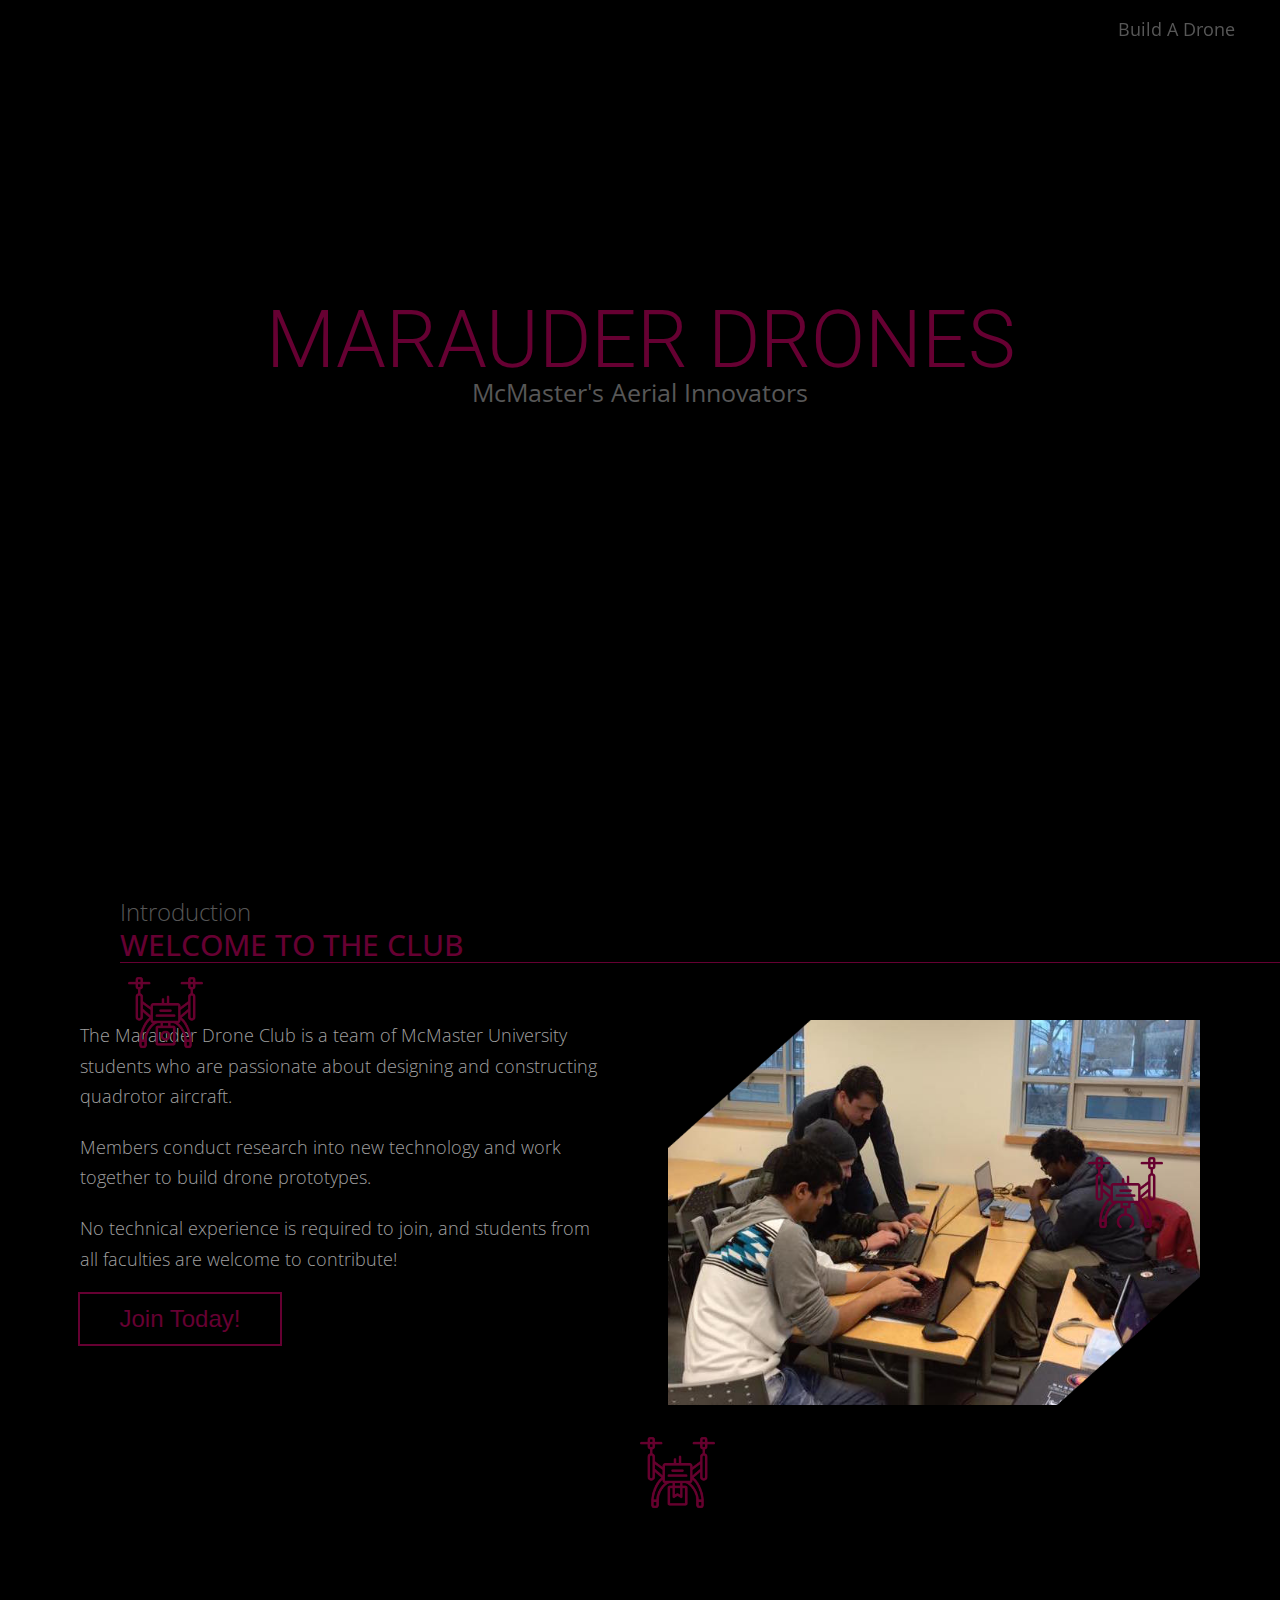
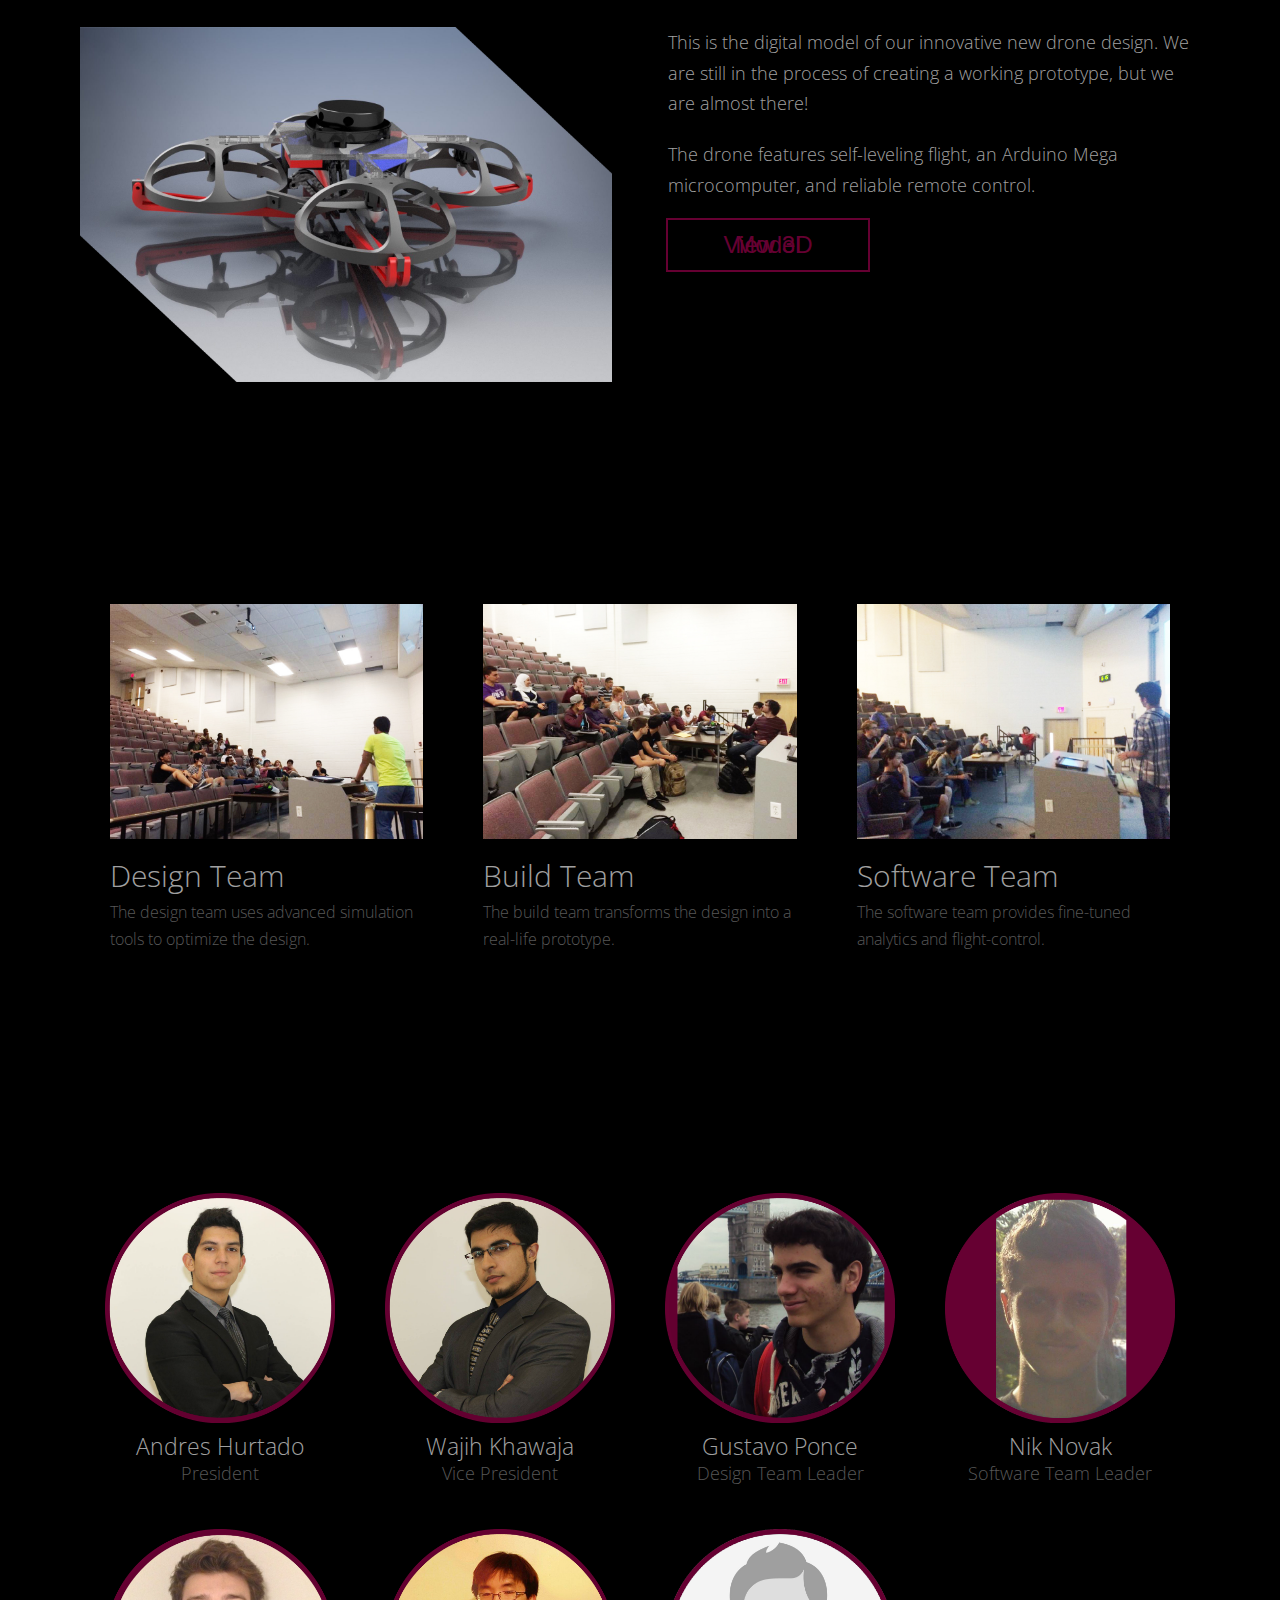
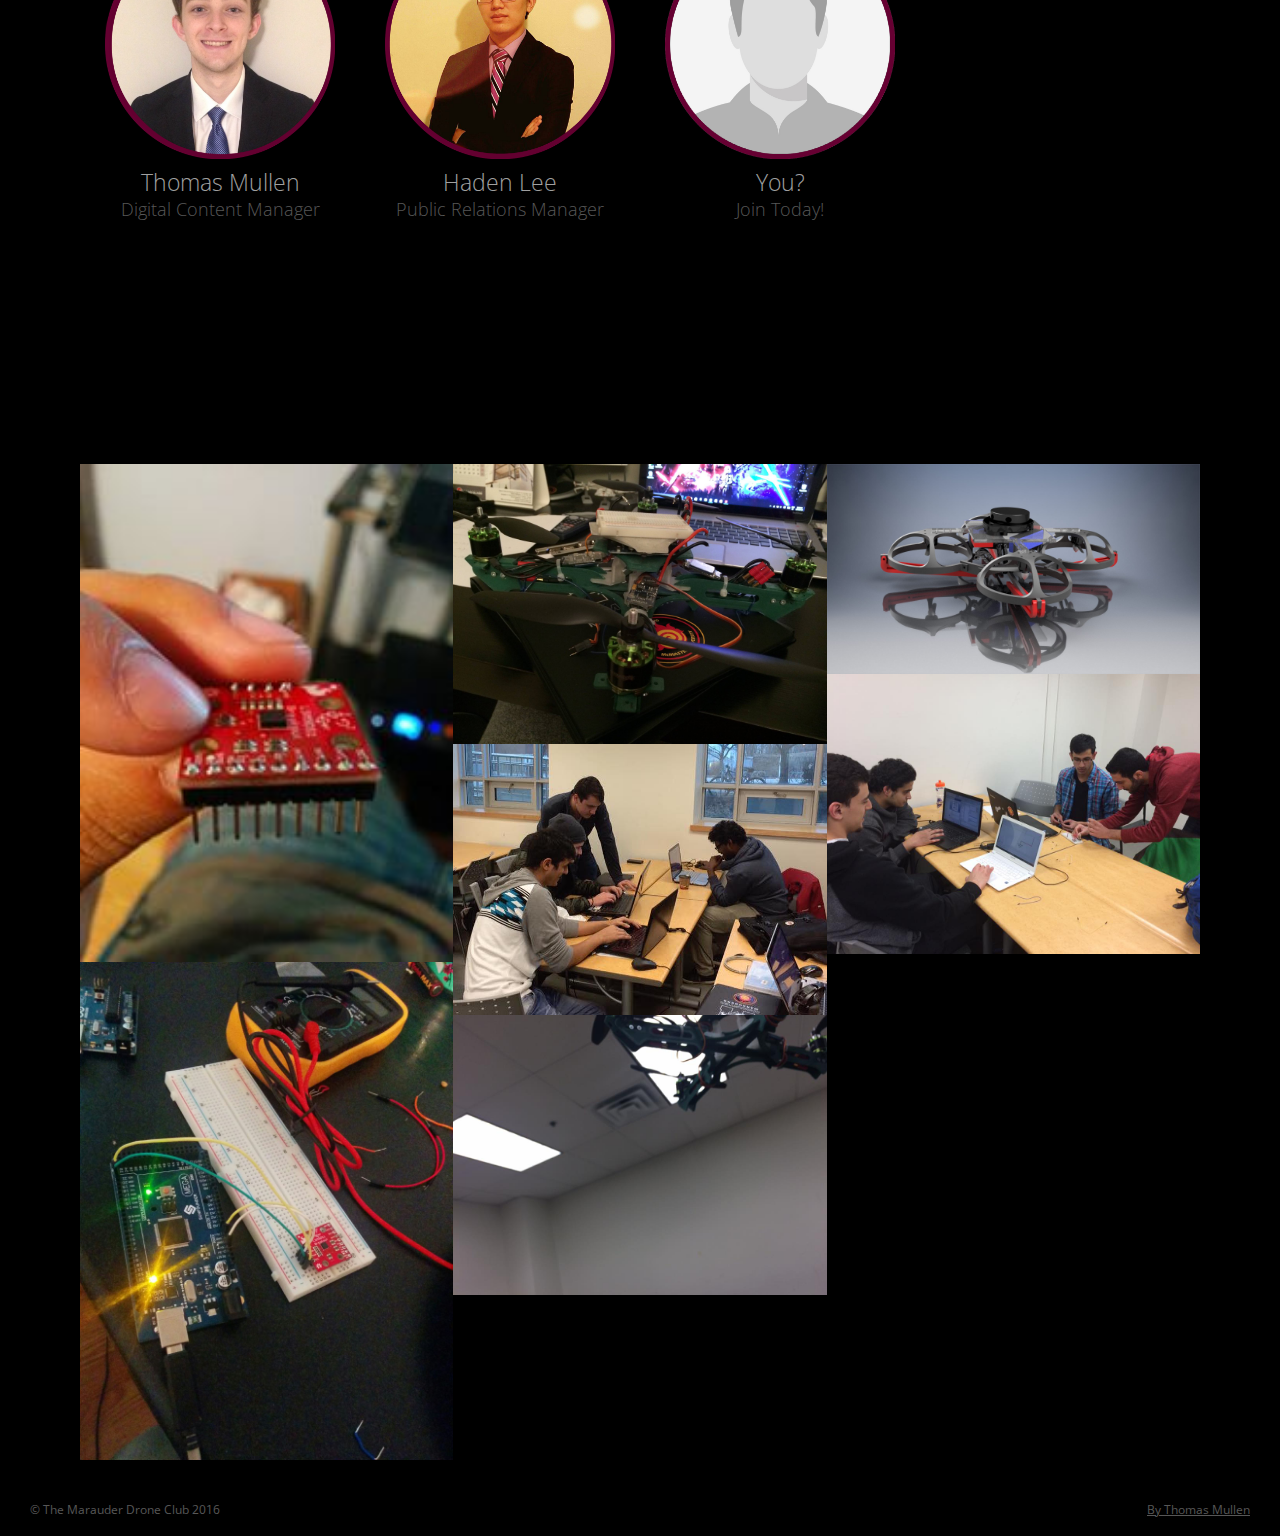
==== index.html @ b97e891e "new site" ====
<!doctype html>
<html lang="en">

<head>
    <title>Marauder Drones</title>
    <link rel="icon" type="image/x-icon" href="./favicon.ico?">

    <meta charset="utf-8">
    <meta http-equiv="X-UA-Compatible" content="IE=edge,chrome=1">
    <meta name='viewport' content="width=device-width, minimum-scale=1, initial-scale=1" />
    <meta name="description" content="The largest and most active club for drone enthusiasts at McMaster university." />
    <meta name="keywords" content="Marauder,Marader,Maruder,McMaster,Drone,Club,Hamilton" />

    <!--OpenGraph-->
    <meta property="og:site_name" content="Marauder Drone Club" />
    <meta property="og:url" content="http://marauderdrones.com/" />
    <meta property="og:title" content="Home" />
    <meta property="og:description" content="The largest and most active club for drone enthusiasts at McMaster university." />
    <meta property="og:image" content="http://marauderdrones.com/images/logo_stretched.jpg" />
    <meta property="og:image:width" content="300" />
    <meta property="og:image:height" content="300" />

    <!-- Fonts -->
    <link href="https://fonts.googleapis.com/css?family=Roboto" rel="stylesheet">
    <link href="https://fonts.googleapis.com/css?family=Open+Sans:300,400,500" rel="stylesheet">

    <link rel="stylesheet" href="css/animate.css" />
    
    <!-- Custom styles -->
    <link rel="stylesheet" href="css/reset.css" />
    <link rel="stylesheet" href="css/style.css" />
</head>

<body>
    <ul class="navbar">
        <li class="nav cta">
            Build A Drone
        </li>
    </ul>
    <div class="intro">
        <div class="drones">
            <a href="#gallery" class="drone-wrapper a">
                <img src="img/drone0.png" />
            </a>
            <a href="#" class="cta drone-wrapper b">
                <img src="img/drone1.png" />
            </a>
            <a href="#" class="open3d drone-wrapper c">
                <img src="img/drone2.png" />
            </a>
        </div>

        <div class="header">
            <h1 style="text-transform:uppercase">Marauder Drones</h1>
            <h2>McMaster's Aerial Innovators</h2>
        </div>

        <div id="scrollPrompt">
            <span>Scroll Down</span>
        </div>
    </div>
    <div class="about section">
        <div class="header left wow slideInRight" data-wow-duration="2.3s">
            <h3 class="pre">Introduction</h3>
            <h3 class="post">WELCOME TO THE CLUB</h3>
        </div>
        <div class="row md">
            <div class="col">
                <p>The Marauder Drone Club is a team of McMaster University students who are passionate about designing and constructing quadrotor aircraft.</p>
                <p>Members conduct research into new technology and work together to build drone prototypes.</p>
                <p>No technical experience is required to join, and students from all faculties are welcome to contribute!</p>
                <button class="cta">Join Today!</button>
            </div>
            <div class="col">
                <img src="img/working1.png">
            </div>
        </div>
    </div>
    <div class="prototype section">
        <div class="header right wow slideInLeft" data-wow-duration="2.3s">
            <h3 class="pre">The Prototype</h3>
            <h3 class="post">OUR QUADCOPTER</h3>
        </div>
        <div class="row md">
            <div class="col">
                <img src="img/model.png">
            </div>
            <div class="col">
                <p>This is the digital model of our innovative new drone design. We are still in the process of creating a working prototype, but we are almost there!</p>
                <p>The drone features self-leveling flight, an Arduino Mega microcomputer, and reliable remote control.</p>
                <button class="open3d">View 3D Model</button>
            </div>
        </div>
    </div>
    <div class="team section">
        <div class="header left wow slideInRight" data-wow-duration="2.3s">
            <h3 class="pre">The Teams</h3>
            <h3 class="post">DIVIDE AND CONQUER</h3>
        </div>
        <div class="row md">
            <div class="col col-3">
                <img src="img/teams/design.jpg">
                <h3>Design Team</h3>
                <p>The design team uses advanced simulation tools to optimize the design.</p>
            </div>
            <div class="col col-3">
                <img src="img/teams/build.jpg">
                <h3>Build Team</h3>
                <p>The build team transforms the design into a real-life prototype.</p>
            </div>
            <div class="col col-3">
                <img src="img/teams/software.jpg">
                <h3>Software Team</h3>
                <p>The software team provides fine-tuned analytics and flight-control.</p>
            </div>
        </div>
    </div>
        
    <div class="exec section">
        <div class="header right wow slideInLeft" data-wow-duration="2.3s">
            <h3 class="pre">The Executives</h3>
            <h3 class="post">MEET OUR LEADS</h3>
        </div>
        <div class="row sm">
            <div class="col">
                <img src="img/profiles/andres.png">
                <h3>Andres Hurtado</h3>
                <p>President</p>
            </div>
            <div class="col">
                <img src="img/profiles/wajih.png">
                <h3>Wajih Khawaja</h3>
                <p>Vice President</p>
            </div>
            <div class="col">
                <img src="img/profiles/gustavo.png">
                <h3>Gustavo Ponce</h3>
                <p>Design Team Leader</p>
            </div>
            <div class="col">
                <img src="img/profiles/nik.png">
                <h3>Nik Novak</h3>
                <p>Software Team Leader</p>
            </div>
        </div>
        <div class="row sm">
            <div class="col">
                <img src="img/profiles/thomas.png">
                <h3>Thomas Mullen</h3>
                <p>Digital Content Manager</p>
            </div>
            <div class="col">
                <img src="img/profiles/haden.png">
                <h3>Haden Lee</h3>
                <p>Public Relations Manager</p>
            </div>
            <div class="cta col">
                <img src="img/profiles/placeholder.png">
                <h3>You?</h3>
                <p>Join Today!</p>
            </div>
            <div class="col"></div>
        </div>

    </div>
    <div class="gallery section">
        <div id="gallery" class="anchor"></div>
        <div class="header left wow slideInRight" data-wow-duration="2.3s">
            <h3 class="pre">The Gallery</h3>
            <h3 class="post">OUR PROUDEST MOMENTS</h3>
        </div>
        <div class="gallery">
            <img src="img/gallery/g1.jpg">
            <img src="img/gallery/g2.jpg">
            <img src="img/gallery/g3.jpg">
            <img src="img/gallery/working1.jpg">
            <img src="img/gallery/g4.jpg">
            <img src="img/gallery/g5.jpg">
            <img src="img/gallery/working2.jpg">

        
        </div>
    </div>
    <div class="footer">
        <span class="copyright">&copy; The Marauder Drone Club 2016</span>
        <span class="creator"><a href="https://rationalcoding.me">By Thomas Mullen</a></span>
    </div>


    <div id="ctamodal" class="modal">
        <button class="close">&#215;</button>
        <div class="modal-content">
        <h3>Join The Club</h3>
        <p>Fill out this quick form and you'll be flying with the best of them!</p>
        
        <form method="post" action="http://formspree.io/themarauderdrones@gmail.com">
            <input type="hidden" name="_subject" value="New Application to Drone Club!" />
            <input type="hidden" name="_next" value="thanks.html" />
            <label for="first">First Name</label>
            <input required type="text" id="first" placeholder="First Name" name="first" />
            <label for="last">Last Name</label>
            <input required type="text" id="last" name="last" placeholder="Last Name" />
            <label for="email">Email</label>
            <input required type="email" id="email" name="_replyto" placeholder="Email" />
            <fieldset>
                <legend>Preferred Teams</legend>
                <label class="checkbox">
                    <input type="checkbox" name="team" value="design">
                    <div>Design</div>
                </label>
                <label class="checkbox">
                    <input type="checkbox" name="team" value="build">
                    <div>Build</div>
                </label>
                <label class="checkbox">
                    <input type="checkbox" name="team" value="software">
                    <div>Software</div>
                </label>
            </fieldset>

            <label for="bio">Past Experience <i>- Optional</i></label>
            <textarea id="bio" name="user_bio" placeholder="Past experience."></textarea>
            <input type="submit" value="Sign Up" />
        </form>
        </div>
    </div>
    <div id="threemodal" class="modal">
        <button class="close">&#215;</button>
        <div class="modal-content">
        <h3>3D Model</h3>
        <p>Explore a 3D modal of our prototype.</p>
        
        <div class="sketchfab-embed-wrapper">
            <iframe width="640" height="480" src="https://sketchfab.com/models/41e1ea89a3414f94910264f0e3c868d1/embed" frameborder="0" allowvr allowfullscreen mozallowfullscreen="true" webkitallowfullscreen="true" onmousewheel=""></iframe>
        </div>
        </div>
    </div>
    <div class="modal-overlay"></div>
</body>
<script src="js/wow.min.js"></script>
<script src="https://cdn.polyfill.io/v2/polyfill.min.js"></script>
<script src="js/shortDOM.js"></script>
<script src="js/main.js"></script>

</html>
---- css/style.css ----
/* Generated by less 2.5.1 */
/* General Styles */
/* Custom scrollbars */
::-webkit-scrollbar {
  background-color: #000;
  width: 6px;
  height: 6px;
}
::-webkit-scrollbar-track {
  background-color: #000;
}
::-webkit-scrollbar-track-piece {
  background-color: #000;
}
::-webkit-scrollbar-thumb {
  background-color: #575757;
}
::-webkit-scrollbar-corner {
  background-color: #000;
}
/* Media queries */
/* Extra Small Devices, Phones */
/* Small Devices, Tablets */
/* Medium Devices, Desktops */
/* Large Devices, Wide Screens */
html,
body {
  background: #000;
  font-family: 'Open Sans', sans-serif;
  width: 100%;
  overflow-x: hidden;
}
h1 {
  font-family: 'Roboto', sans-serif;
  font-size: 58px;
  font-weight: 300;
  color: #660032;
}
@media only screen and (min-width : 768px) {
  h1 {
    font-size: 80px;
  }
}
h2 {
  font-weight: 400;
  font-size: 25px;
  color: #575757;
}
h3 {
  font-weight: 300;
  font-size: 30px;
  color: #a0a0a0;
}
h3.pre {
  color: #575757;
  margin-bottom: 6px;
  font-size: 24px;
}
h3.post {
  padding-bottom: 2px;
  color: #660032;
  border-bottom: solid #660032 1px;
  font-weight: 500;
}
p {
  font-weight: 300;
}
.anchor {
  position: absolute;
  top: -100px;
  pointer-events: none;
}
button,
input[type="submit"] {
  background: #000;
  color: #660032;
  height: 30px;
  font-size: 18px;
  line-height: 0;
  padding: 20px;
  outline: solid 2px #660032;
  cursor: pointer;
  transition: all .3s;
}
button:hover,
input[type="submit"]:hover {
  color: #a0a0a0;
  background: #660032;
}
button:active,
input[type="submit"]:active,
button:focus,
input[type="submit"]:focus {
  outline: solid 2px #660032;
}
label.checkbox {
  background: #000;
  color: #660032;
  height: 40px;
  font-size: 18px;
  line-height: 40px;
  display: inline-block;
  width: 110px;
  text-align: center;
  cursor: pointer;
}
label.checkbox:hover {
  color: #a0a0a0;
  background: #660032;
}
label.checkbox div {
  width: 100%;
  height: 100%;
  outline: solid 2px #660032;
  transition: all .2s;
}
label.checkbox input[type="checkbox"]:checked ~ div {
  color: #660032;
  background: #a0a0a0;
  outline: solid 2px #660032;
}
label.checkbox input[type="checkbox"] {
  display: none;
}
input[type='text'],
input[type='email'],
textarea {
  background: #000;
  border: 2px solid #660032;
  color: #a0a0a0;
  font-size: 16px;
  padding: 10px;
  transition: all .2s;
  display: block;
  margin-bottom: 20px;
}
input[type='text']:focus,
input[type='email']:focus,
textarea:focus {
  border: 2px solid #575757;
}
input[type='text']::-webkit-input-placeholder,
input[type='email']::-webkit-input-placeholder,
textarea::-webkit-input-placeholder {
  color: #575757;
}
input[type='text']:-moz-placeholder,
input[type='email']:-moz-placeholder,
textarea:-moz-placeholder {
  color: #575757;
}
input[type='text']::-moz-placeholder,
input[type='email']::-moz-placeholder,
textarea::-moz-placeholder {
  color: #575757;
}
input[type='text']:-ms-input-placeholder,
input[type='email']:-ms-input-placeholder,
textarea:-ms-input-placeholder {
  /* Internet Explorer 10-11 */
  color: #575757;
}
fieldset {
  margin-bottom: 25px;
}
label,
legend {
  color: #a0a0a0;
  font-size: 16px;
  display: block;
  margin-bottom: 8px;
}
label i,
legend i {
  color: #575757;
}
p,
a {
  color: #a0a0a0;
  font-size: 18px;
  line-height: 1.7em;
  margin-bottom: 20px;
}
.section {
  padding: 30px;
  padding-top: 120px;
  position: relative;
  margin-bottom: 50px;
}
@media only screen and (min-width : 768px) {
  .section {
    padding-left: 80px;
    padding-right: 80px;
  }
}
.section .header {
  position: absolute;
  top: 0;
}
.section .header.left {
  text-align: left;
  left: 30px;
  right: 0;
}
@media only screen and (min-width : 768px) {
  .section .header.left {
    left: 120px;
  }
}
.section .header.right {
  text-align: right;
  right: 30px;
  left: 0;
}
@media only screen and (min-width : 768px) {
  .section .header.right {
    right: 120px;
  }
}
.row {
  width: 100%;
  position: relative;
}
@media only screen and (min-width : 768px) {
  .row {
    display: flex;
  }
}
.col {
  width: 100%;
  margin-bottom: 20px;
}
/* Navbar */
.navbar {
  position: fixed;
  left: 0;
  top: 0;
  width: 100%;
  height: 150px;
  z-index: 1000;
  background: #18181a;
  background: -webkit-linear-gradient(#000000, transparent);
  background: linear-gradient(#000000, transparent);
  pointer-events: none;
}
.navbar .nav {
  color: #575757;
  display: inline-block;
  float: right;
  font-size: 18px;
  margin: 20px 45px;
  cursor: pointer;
  transition: color .2s linear;
  pointer-events: all;
}
.navbar .nav:hover {
  color: #a0a0a0;
}
/* Intro section */
.intro {
  text-align: center;
  width: 100%;
  padding-top: 200px;
  position: relative;
  height: 400px;
}
@media only screen and (min-width : 768px) {
  .intro {
    height: 600px;
  }
}
@media only screen and (min-width : 768px) {
  .intro {
    padding-top: 300px;
  }
}
.intro .header {
  width: 100%;
  z-index: 1;
  position: relative;
  pointer-events: none;
  opacity: 0;
  transition: opacity 3s;
}
.intro #scrollPrompt {
  position: fixed;
  bottom: 20px;
  color: #575757;
  left: 0;
  right: 0;
  z-index: 99;
  background: black;
  opacity: 0;
  transition: opacity 1s;
}
.intro .drones {
  position: absolute;
  left: 0;
  top: 0;
  right: 0;
  bottom: 0;
  width: 100%;
  height: 100%;
  z-index: 1;
}
.intro .drones .drone-wrapper {
  width: 75px;
  height: 75px;
  position: absolute;
  bottom: -50%;
  animation-name: movea;
  animation-iteration-count: 1;
  animation-timing-function: ease-out;
  animation-play-state: running;
  animation-fill-mode: forwards;
  cursor: pointer;
}
.intro .drones .drone-wrapper img {
  width: 100%;
  height: 100%;
  position: relative;
  animation-name: float;
  animation-iteration-count: infinite;
  animation-timing-function: ease-in-out;
  animation-direction: alternate;
  animation-play-state: running;
  pointer-events: none;
  cursor: pointer;
}
.intro .drones .drone-wrapper.a {
  left: 10%;
  transform: translateY(-150px);
  animation-duration: 3s;
  animation-delay: .5s;
}
@media only screen and (min-width : 768px) {
  .intro .drones .drone-wrapper.a {
    transform: translateY(-280px);
  }
}
.intro .drones .drone-wrapper.a img {
  animation-duration: 2.2s;
}
.intro .drones .drone-wrapper.b {
  left: 50%;
  transform: translateY(230px);
  animation-duration: 2.7s;
  animation-delay: 1.2s;
}
@media only screen and (min-width : 480px) {
  .intro .drones .drone-wrapper.b {
    transform: translateY(130px);
  }
}
@media only screen and (min-width : 768px) {
  .intro .drones .drone-wrapper.b {
    transform: translateY(150px);
  }
}
@media only screen and (min-width : 992px) {
  .intro .drones .drone-wrapper.b {
    transform: translateY(180px);
  }
}
@media only screen and (min-width : 1400px) {
  .intro .drones .drone-wrapper.b {
    transform: translateY(230px);
  }
}
.intro .drones .drone-wrapper.b img {
  animation-duration: 1.8s;
}
.intro .drones .drone-wrapper.c {
  left: 85%;
  animation-duration: 2.5s;
  display: none;
}
@media only screen and (min-width : 768px) {
  .intro .drones .drone-wrapper.c {
    transform: translateY(-200px);
    display: inherit;
  }
}
@media only screen and (min-width: 1060px) {
  .intro .drones .drone-wrapper.c {
    transform: translateY(-100px);
  }
}
.intro .drones .drone-wrapper.c img {
  animation-duration: 2s;
}
/* Drone keyframes */
@keyframes float {
  0% {
    transform: translateY(8px) rotate3d(0, 0, 1, 3deg);
  }
  33% {
    transform: translateY(-4px) rotate3d(0, 0, 1, 0deg);
  }
  66% {
    transform: translateY(3px) rotate3d(0, 0, 1, -3deg);
  }
  100% {
    transform: translateY(6px) rotate3d(0, 0, 1, 0deg);
  }
}
@keyframes movea {
  to {
    bottom: 50%;
  }
}
/* About section */
.about.section .cta {
  width: 200px;
  height: 50px;
  font-size: 24px;
}
.about.section .col {
  text-align: center;
}
@media only screen and (min-width : 768px) {
  .about.section .col {
    text-align: left;
  }
}
.about.section .col p {
  width: 95%;
  margin-right: 5%;
  text-align: left;
}
.about.section .col img {
  width: 100%;
}
@media only screen and (min-width : 768px) {
  .about.section .col img {
    width: 95%;
    margin-left: 5%;
  }
}
/* Prototype section */
.prototype.section .col {
  text-align: center;
}
@media only screen and (min-width : 768px) {
  .prototype.section .col {
    text-align: left;
  }
}
.prototype.section .col p {
  width: 95%;
  margin-left: 5%;
  text-align: left;
}
.prototype.section .col button {
  margin-left: 5%;
  width: 200px;
  height: 50px;
  font-size: 24px;
}
.prototype.section .col img {
  width: 100%;
}
@media only screen and (min-width : 768px) {
  .prototype.section .col img {
    width: 95%;
    margin-right: 5%;
  }
}
/* Team section */
.team.section .row .col {
  padding: 0;
  margin-bottom: 20px;
}
@media only screen and (min-width : 768px) {
  .team.section .row .col {
    padding: 0 30px;
  }
}
.team.section .row h3 {
  margin-top: 20px;
  margin-bottom: 8px;
}
.team.section .row p {
  font-size: 16px;
  color: #575757;
}
.team.section .row img {
  width: 100%;
}
/* Exec section */
.exec.section .row .col {
  padding: 0;
  text-align: center;
  display: inline-block;
}
@media only screen and (min-width : 480px) {
  .exec.section .row .col {
    width: 49%;
  }
}
@media only screen and (min-width : 768px) {
  .exec.section .row .col {
    padding: 0 25px;
    width: 100%;
  }
}
.exec.section .row .col img {
  width: 60%;
}
@media only screen and (min-width : 768px) {
  .exec.section .row .col img {
    width: 100%;
  }
}
.exec.section .row .col h3 {
  margin-top: 10px;
  font-size: 23px;
}
.exec.section .row .col p {
  color: #575757;
}
/* Gallery section */
.gallery.section {
  height: auto;
  margin-bottom: 10px;
}
.gallery.section .gallery {
  /* Prevent vertical gaps */
  line-height: 0;
  -webkit-column-gap: 0px;
  -moz-column-gap: 0px;
  -moz-column-count: 1;
  -webkit-column-count: 1;
  column-count: 1;
  column-gap: 0px;
}
.gallery.section .gallery img {
  /* Just in case there are inline attributes */
  width: 100% !important;
  height: auto !important;
  display: inline-block;
}
@media only screen and (min-width : 480px) {
  .gallery.section .gallery {
    -moz-column-count: 2;
    -webkit-column-count: 2;
    column-count: 2;
  }
}
@media only screen and (min-width : 768px) {
  .gallery.section .gallery {
    -moz-column-count: 3;
    -webkit-column-count: 3;
    column-count: 3;
  }
}
/* Footer section */
.footer {
  margin: 0 30px 20px 30px;
}
.footer span,
.footer span a {
  color: #575757 !important;
  font-size: 12px;
}
.footer span.copy,
.footer span a.copy {
  float: left;
}
.footer span.creator,
.footer span a.creator {
  float: right;
}
/* Modal */
.cta {
  cursor: pointer;
}
.modal {
  position: fixed;
  background: #000;
  outline: #660032 3px solid;
  z-index: 9999999;
  display: none;
  opacity: 0;
  transition: all .5s;
  overflow-y: auto;
  top: 0;
  left: 0;
  bottom: 0;
  right: 0;
  width: 100%;
}
.modal button.close {
  width: 30px;
  position: absolute;
  right: 10px;
  top: 10px;
  font-size: 30px;
  padding: 0;
  padding-bottom: 4px;
}
.modal p {
  margin-right: 30px;
  color: #575757;
}
.modal .modal-content {
  position: absolute;
  top: 40px;
  left: 40px;
}
@media only screen and (min-width : 768px) {
  .modal .modal-content {
    right: 40px;
  }
}
@media only screen and (min-width : 768px) {
  .modal {
    top: 8%;
    left: 20%;
    width: 60%;
  }
}
@media only screen and (min-width : 1400px) {
  .modal {
    bottom: auto;
  }
}
.modal label.checkbox {
  max-width: 26%;
}
.modal input[type="text"],
.modal input[type="email"],
.modal textarea {
  width: 75%;
}
@media only screen and (min-width : 768px) {
  .modal input[type="text"],
  .modal input[type="email"],
  .modal textarea {
    width: 90%;
  }
}
.modal > :last-child {
  margin-bottom: 20px;
}
.modal .sketchfab-embed-wrapper {
  width: 100%;
}
.modal .sketchfab-embed-wrapper iframe {
  width: 100%;
}
.modal-overlay {
  background: black;
  background: rgba(0, 0, 0, 0.6);
  display: none;
  opacity: 0;
  position: fixed;
  left: 0;
  top: 0;
  right: 0;
  bottom: 0;
  z-index: 9999998;
}
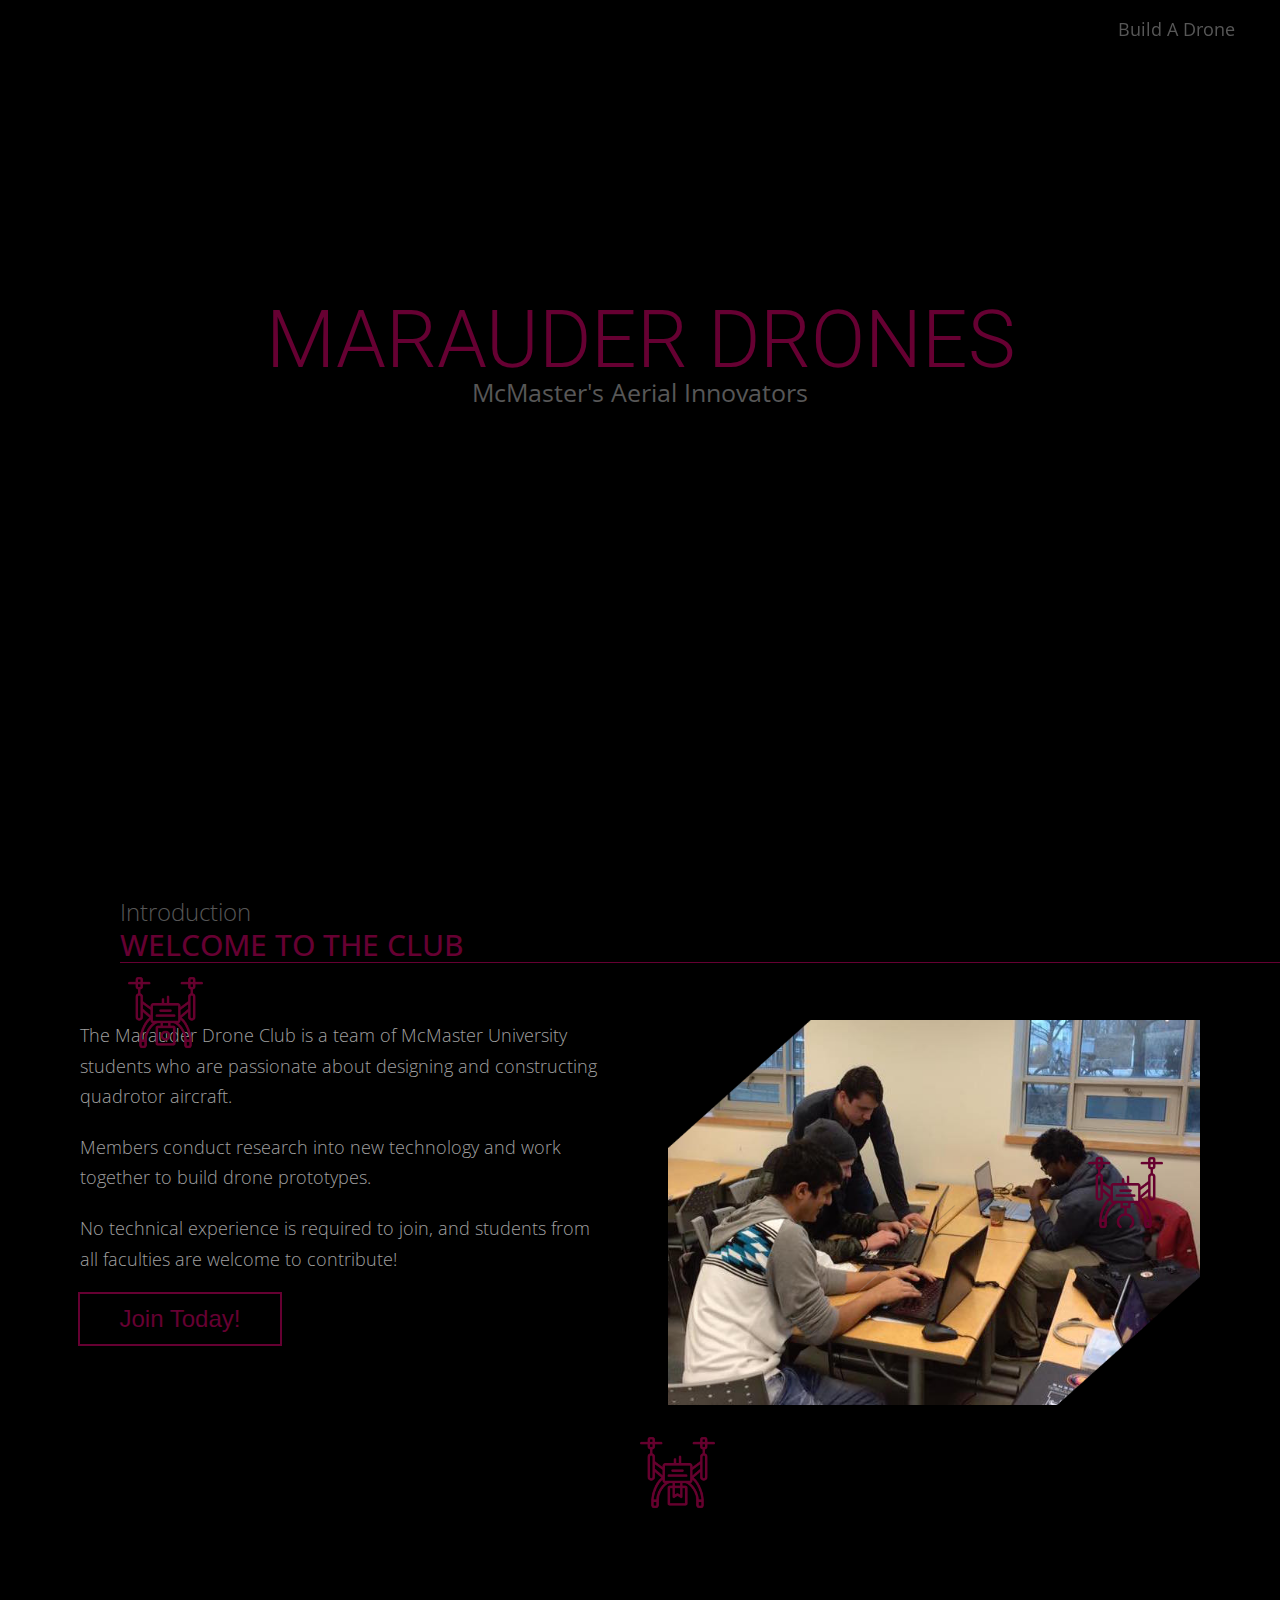
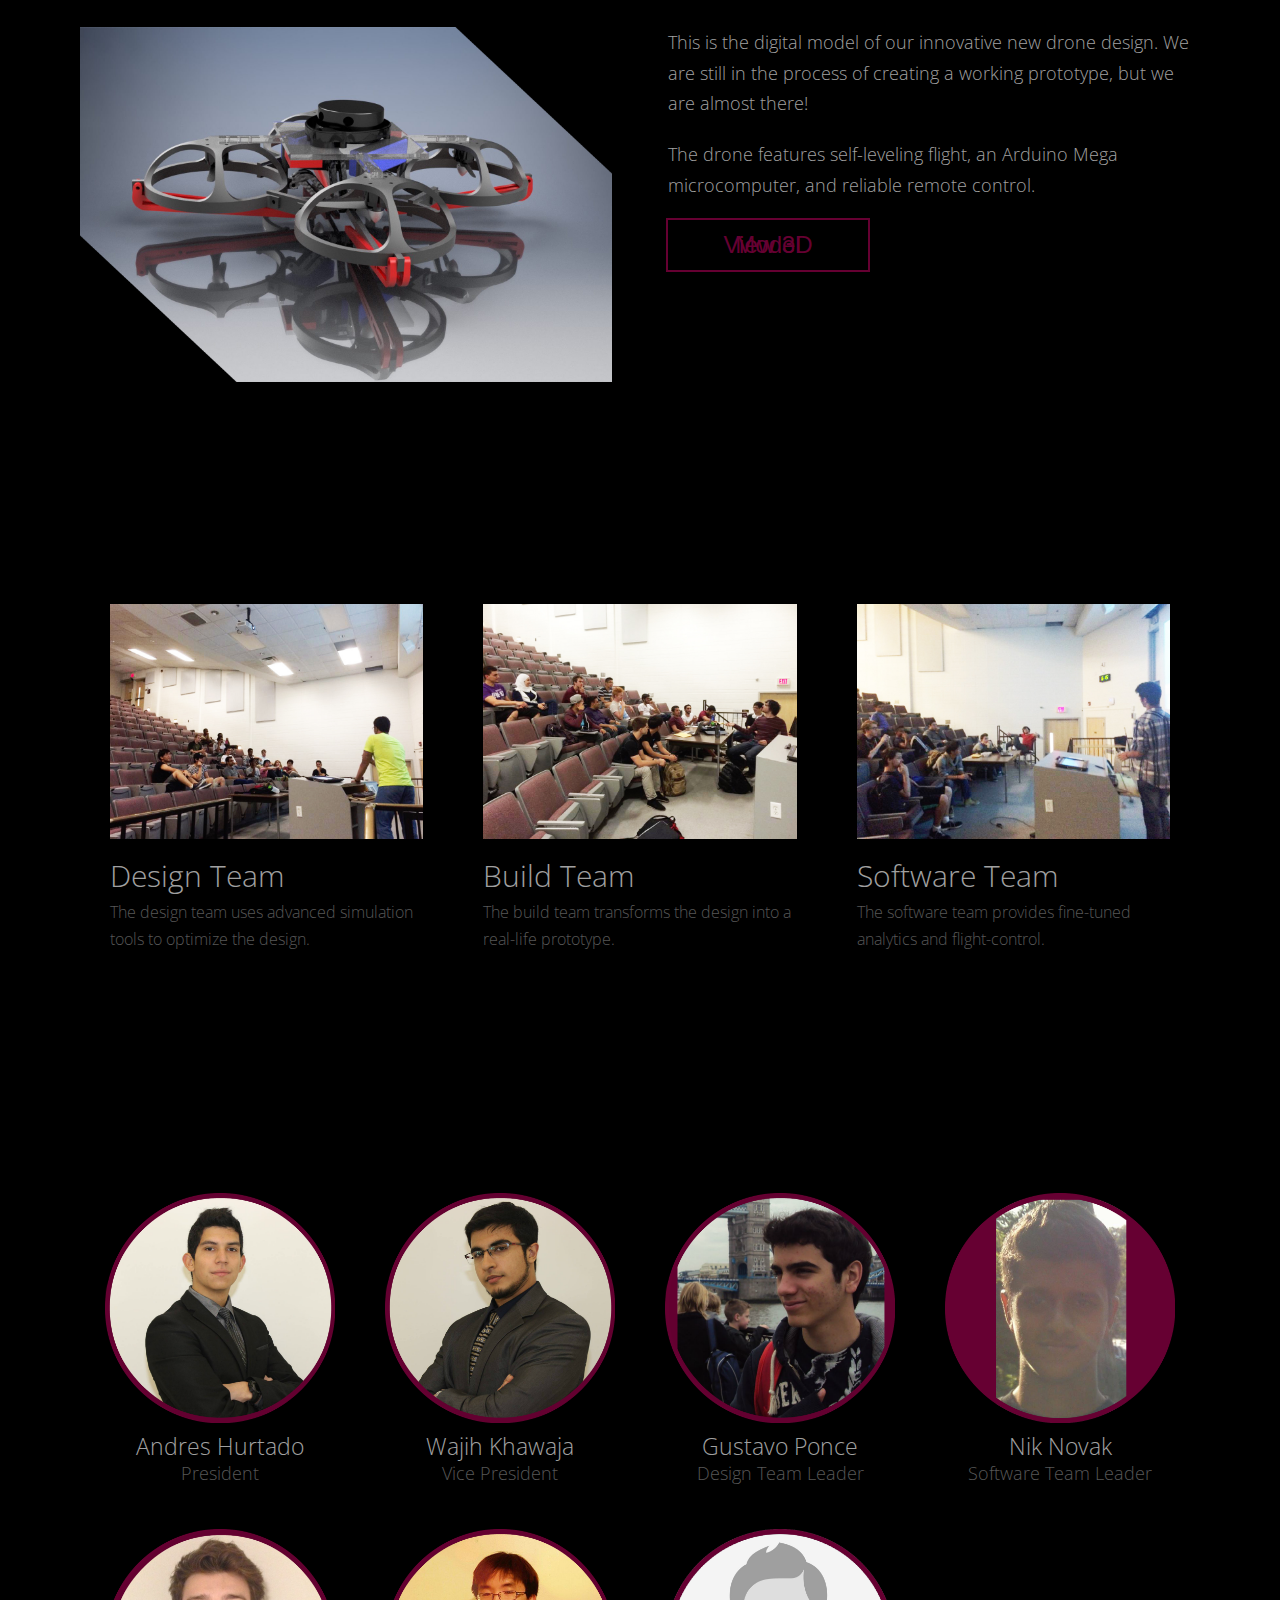
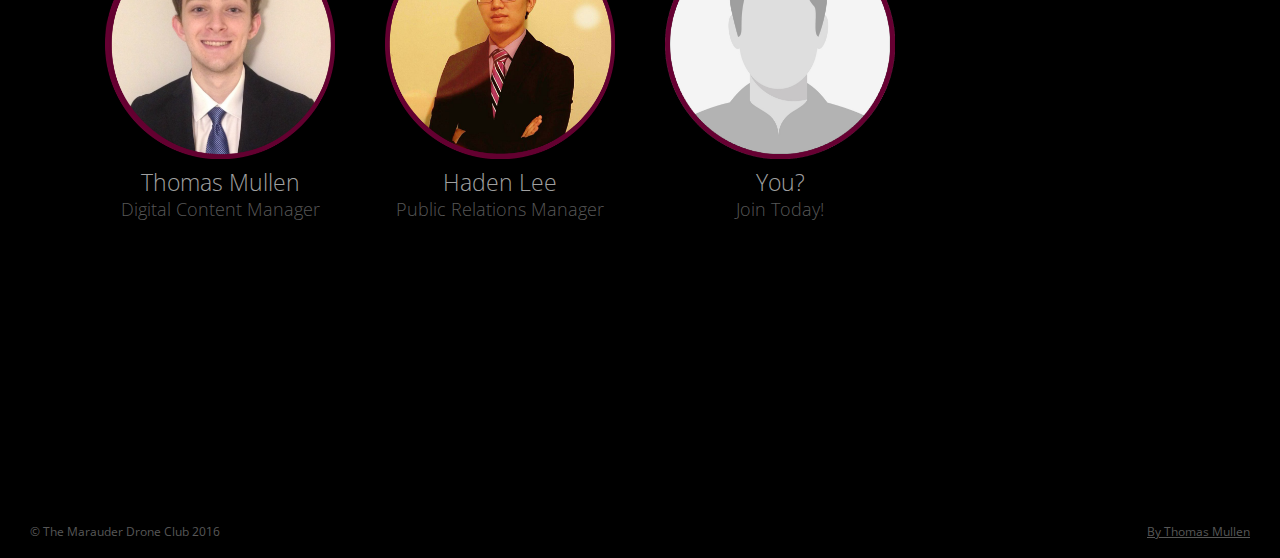
==== commit 0117bdd6: "Performance" ====
--- a/index.html
+++ b/index.html
@@ -170,13 +170,13 @@
             <h3 class="post">OUR PROUDEST MOMENTS</h3>
         </div>
         <div class="gallery">
-            <img src="img/gallery/g1.jpg">
-            <img src="img/gallery/g2.jpg">
-            <img src="img/gallery/g3.jpg">
-            <img src="img/gallery/working1.jpg">
-            <img src="img/gallery/g4.jpg">
-            <img src="img/gallery/g5.jpg">
-            <img src="img/gallery/working2.jpg">
+            <img data-echo="img/gallery/g1.jpg">
+            <img data-echo="img/gallery/g2.jpg">
+            <img data-echo="img/gallery/g3.jpg">
+            <img data-echo="img/gallery/working1.jpg">
+            <img data-echo="img/gallery/g4.jpg">
+            <img data-echo="img/gallery/g5.jpg">
+            <img data-echo="img/gallery/working2.jpg">
 
         
         </div>
@@ -231,14 +231,15 @@
         <p>Explore a 3D modal of our prototype.</p>
         
         <div class="sketchfab-embed-wrapper">
-            <iframe width="640" height="480" src="https://sketchfab.com/models/41e1ea89a3414f94910264f0e3c868d1/embed" frameborder="0" allowvr allowfullscreen mozallowfullscreen="true" webkitallowfullscreen="true" onmousewheel=""></iframe>
+
         </div>
         </div>
     </div>
     <div class="modal-overlay"></div>
 </body>
+<script src="https://cdn.polyfill.io/v2/polyfill.min.js"></script>
+<script src="js/echo.min.js"></script>
 <script src="js/wow.min.js"></script>
-<script src="https://cdn.polyfill.io/v2/polyfill.min.js"></script>
 <script src="js/shortDOM.js"></script>
 <script src="js/main.js"></script>
 
--- a/css/style.css
+++ b/css/style.css
@@ -294,6 +294,7 @@
   transition: opacity 1s;
 }
 .intro .drones {
+  display: none;
   position: absolute;
   left: 0;
   top: 0;
@@ -331,7 +332,7 @@
   left: 10%;
   transform: translateY(-150px);
   animation-duration: 3s;
-  animation-delay: .5s;
+  animation-delay: 1.5s;
 }
 @media only screen and (min-width : 768px) {
   .intro .drones .drone-wrapper.a {
@@ -339,13 +340,13 @@
   }
 }
 .intro .drones .drone-wrapper.a img {
-  animation-duration: 2.2s;
+  animation-duration: 1.2s;
 }
 .intro .drones .drone-wrapper.b {
   left: 50%;
   transform: translateY(230px);
   animation-duration: 2.7s;
-  animation-delay: 1.2s;
+  animation-delay: 2.2s;
 }
 @media only screen and (min-width : 480px) {
   .intro .drones .drone-wrapper.b {
@@ -368,11 +369,12 @@
   }
 }
 .intro .drones .drone-wrapper.b img {
-  animation-duration: 1.8s;
+  animation-duration: .8s;
 }
 .intro .drones .drone-wrapper.c {
   left: 85%;
   animation-duration: 2.5s;
+  animation-delay: 0s;
   display: none;
 }
 @media only screen and (min-width : 768px) {
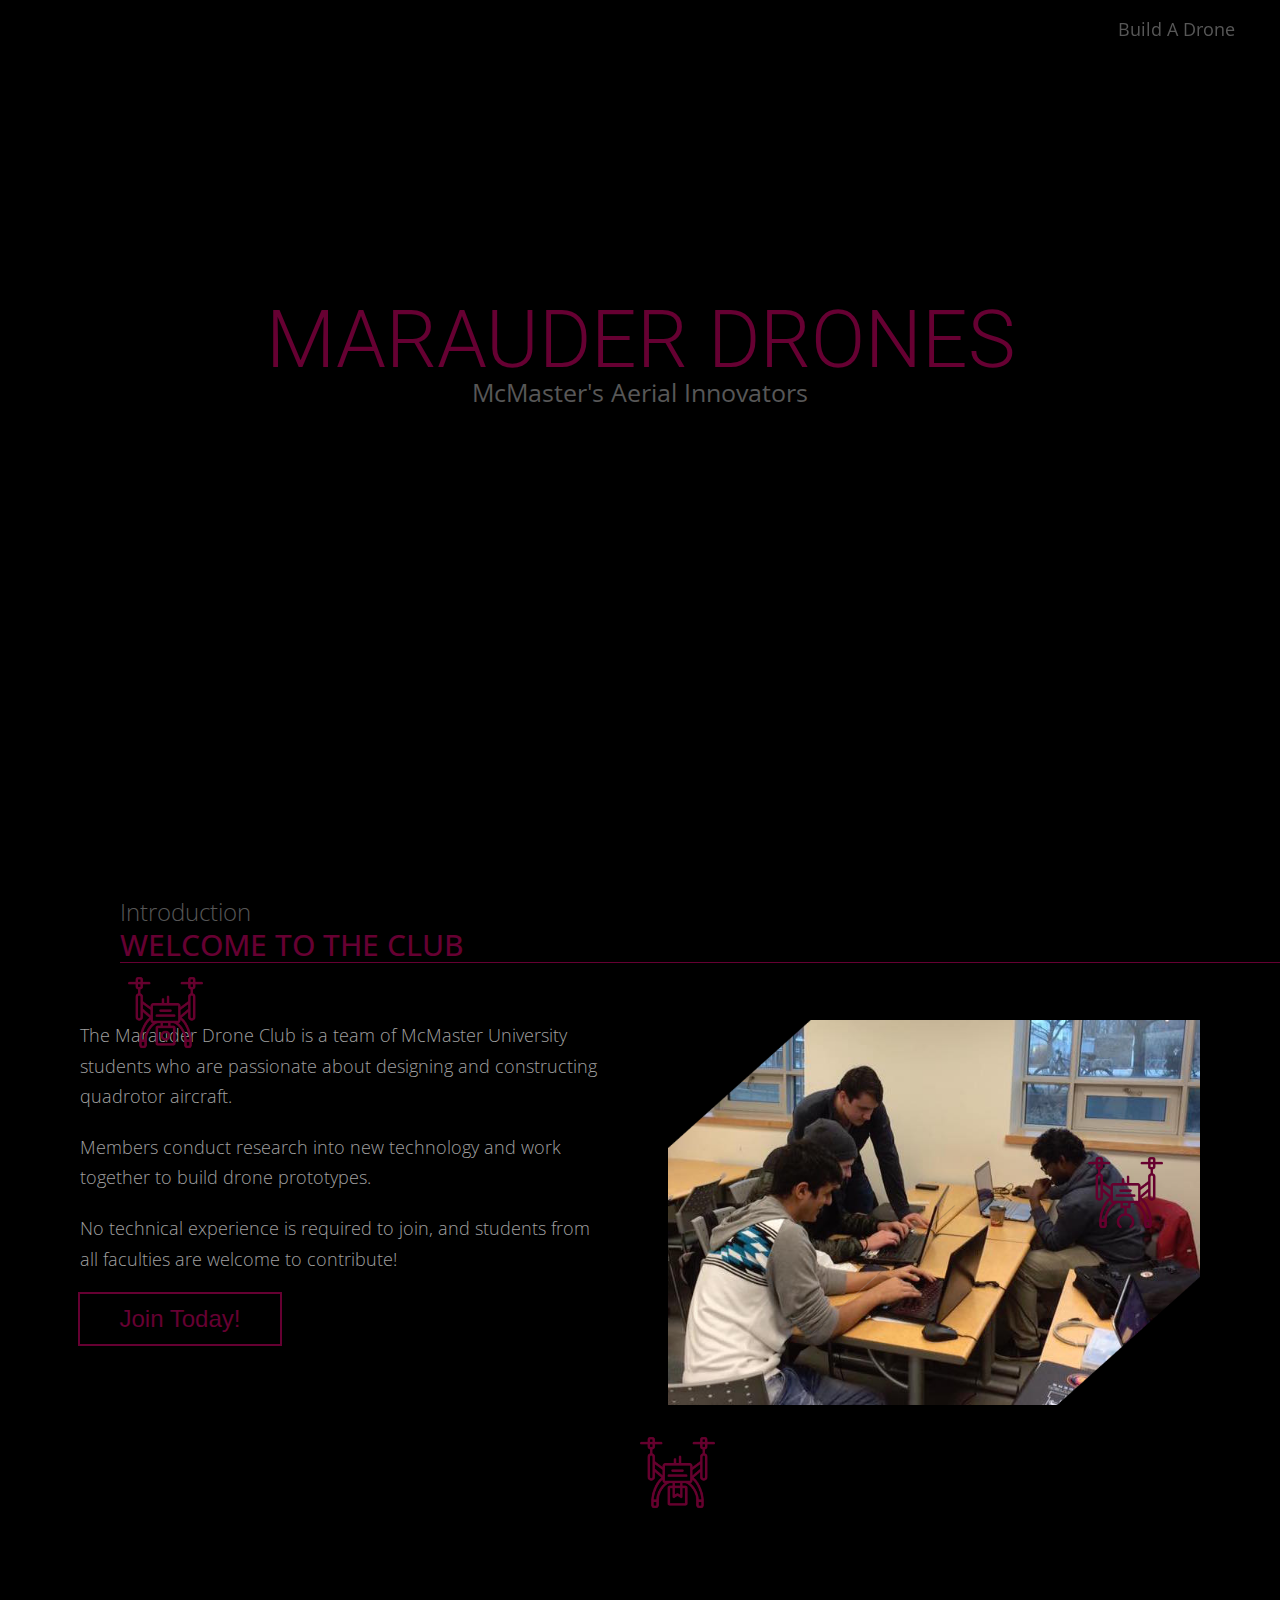
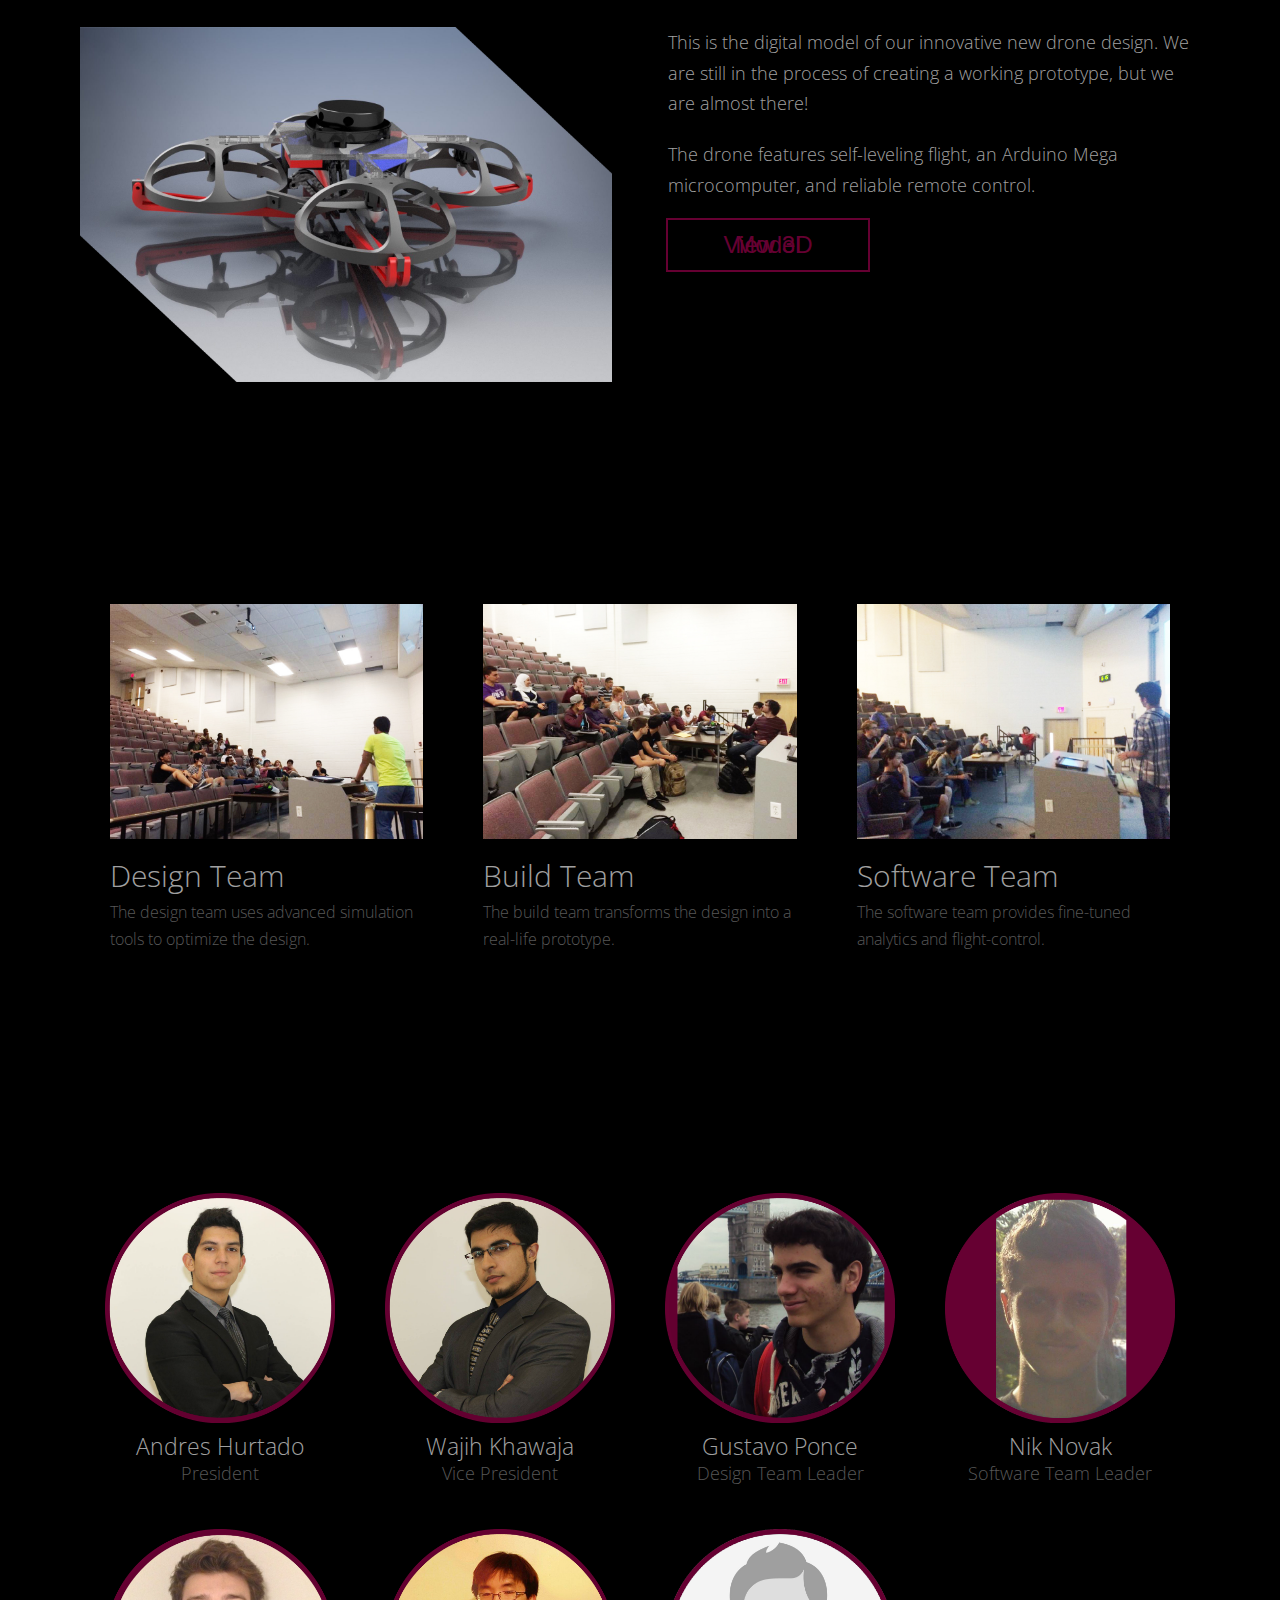
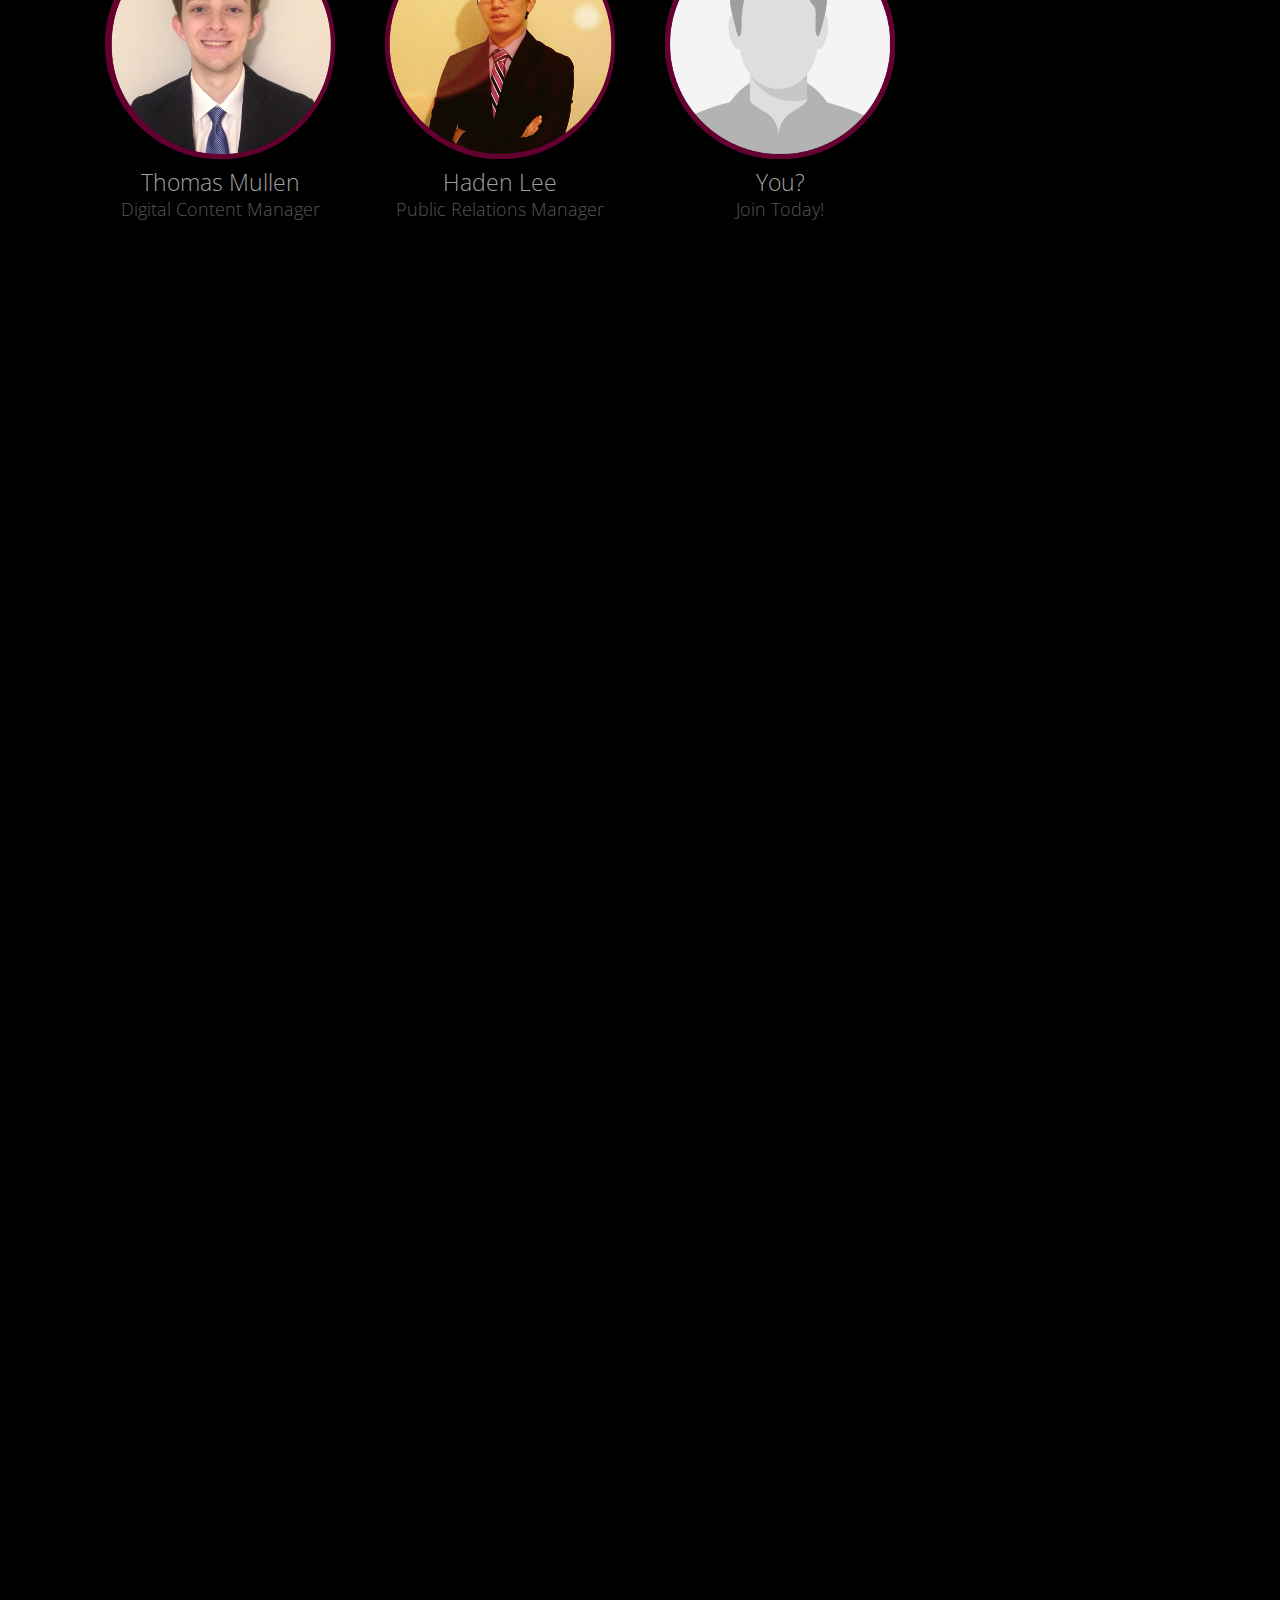
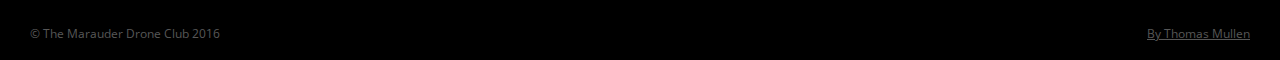
==== commit bf11d6bc: "performance" ====
--- a/index.html
+++ b/index.html
@@ -170,13 +170,13 @@
             <h3 class="post">OUR PROUDEST MOMENTS</h3>
         </div>
         <div class="gallery">
-            <img data-echo="img/gallery/g1.jpg">
-            <img data-echo="img/gallery/g2.jpg">
-            <img data-echo="img/gallery/g3.jpg">
-            <img data-echo="img/gallery/working1.jpg">
-            <img data-echo="img/gallery/g4.jpg">
-            <img data-echo="img/gallery/g5.jpg">
-            <img data-echo="img/gallery/working2.jpg">
+            <img src='[data-uri]' class="b-lazy" data-src="img/gallery/g1.jpg">
+            <img src='[data-uri]' class="b-lazy" data-src="img/gallery/g2.jpg">
+            <img src='[data-uri]' class="b-lazy" data-src="img/gallery/g3.jpg">
+            <img src='[data-uri]' class="b-lazy" data-src="img/gallery/working1.jpg">
+            <img src='[data-uri]' class="b-lazy" data-src="img/gallery/g4.jpg">
+            <img src='[data-uri]' class="b-lazy" data-src="img/gallery/g5.jpg">
+            <img src='[data-uri]' class="b-lazy" data-src="img/gallery/working2.jpg">
 
         
         </div>
@@ -237,8 +237,14 @@
     </div>
     <div class="modal-overlay"></div>
 </body>
+<script src="js/blazy.min.js"></script>
+<script>
+    ;(function() {
+        // Initialize
+        var bLazy = new Blazy();
+    })();
+</script>
 <script src="https://cdn.polyfill.io/v2/polyfill.min.js"></script>
-<script src="js/echo.min.js"></script>
 <script src="js/wow.min.js"></script>
 <script src="js/shortDOM.js"></script>
 <script src="js/main.js"></script>
--- a/css/style.css
+++ b/css/style.css
@@ -331,8 +331,8 @@
 .intro .drones .drone-wrapper.a {
   left: 10%;
   transform: translateY(-150px);
-  animation-duration: 3s;
-  animation-delay: 1.5s;
+  animation-duration: 2.3s;
+  animation-delay: 1s;
 }
 @media only screen and (min-width : 768px) {
   .intro .drones .drone-wrapper.a {
@@ -345,8 +345,8 @@
 .intro .drones .drone-wrapper.b {
   left: 50%;
   transform: translateY(230px);
-  animation-duration: 2.7s;
-  animation-delay: 2.2s;
+  animation-duration: 2.1s;
+  animation-delay: .5s;
 }
 @media only screen and (min-width : 480px) {
   .intro .drones .drone-wrapper.b {
@@ -373,7 +373,7 @@
 }
 .intro .drones .drone-wrapper.c {
   left: 85%;
-  animation-duration: 2.5s;
+  animation-duration: 2s;
   animation-delay: 0s;
   display: none;
 }
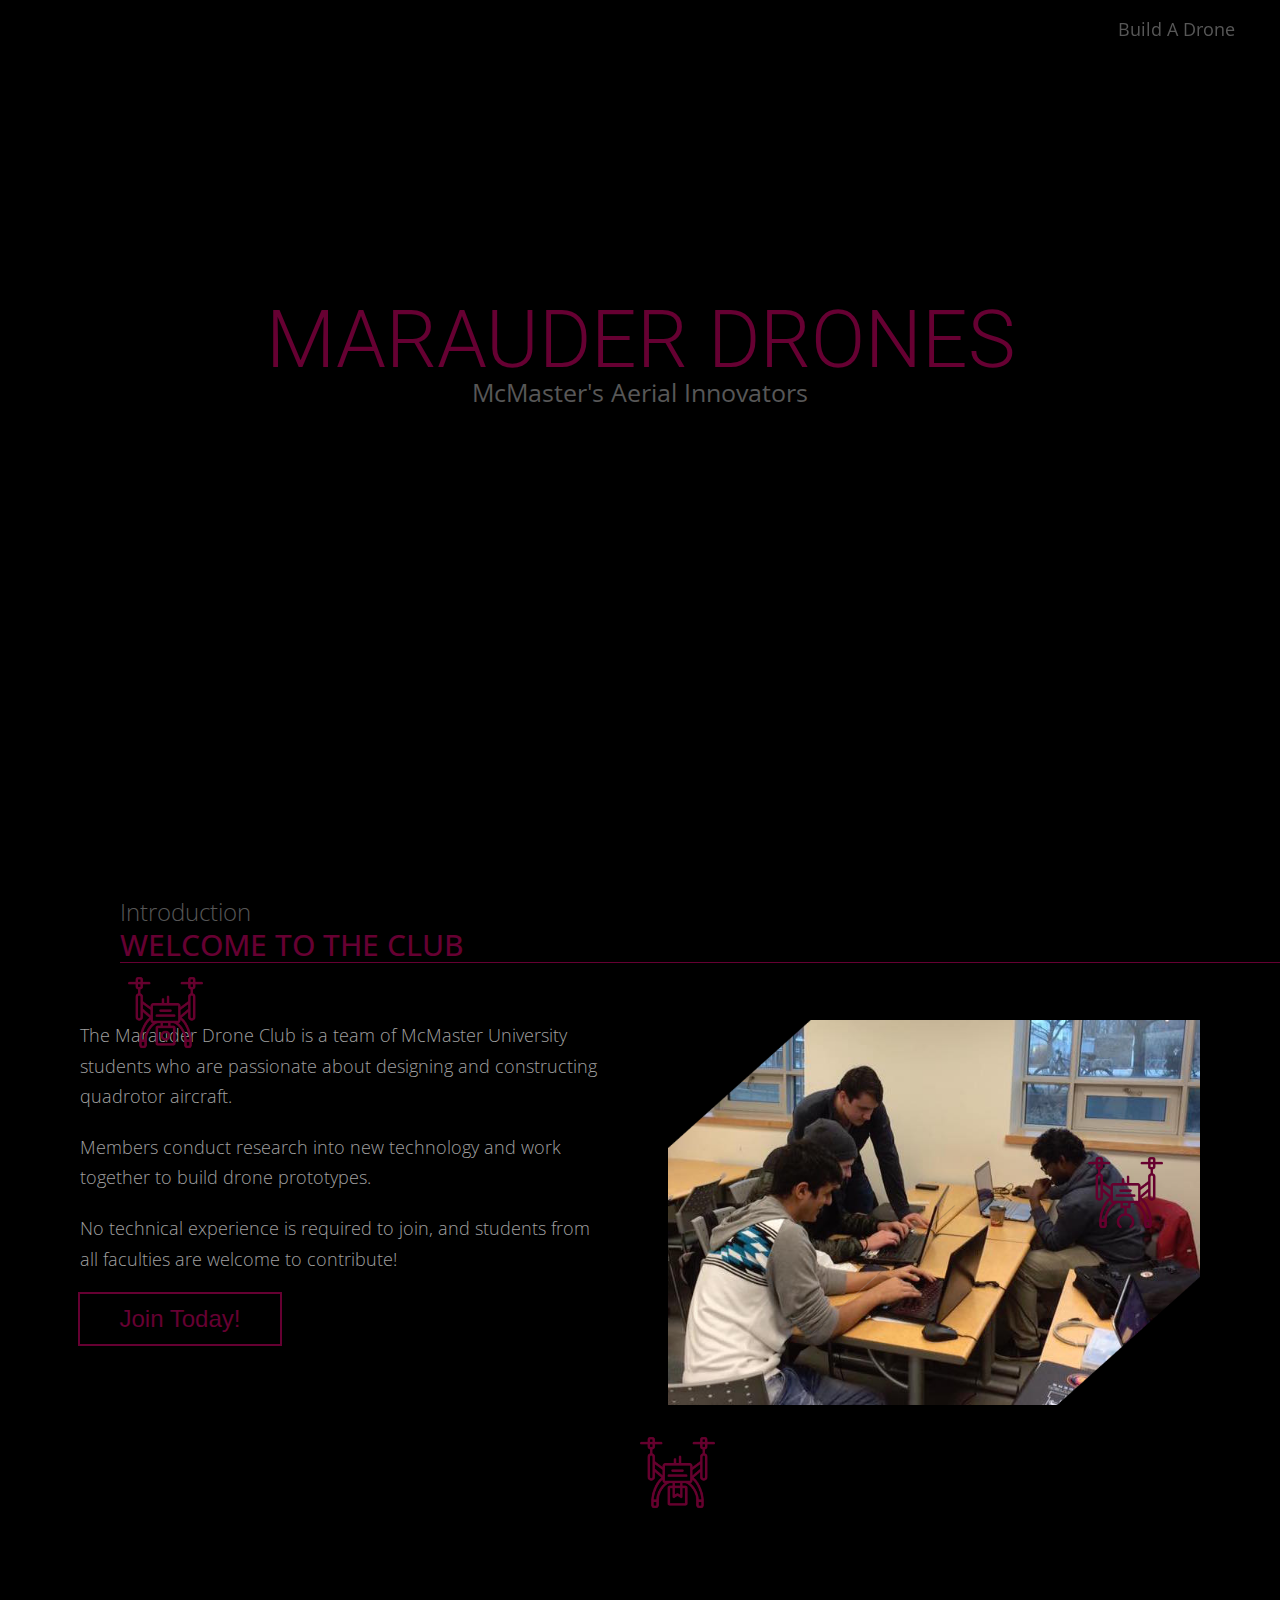
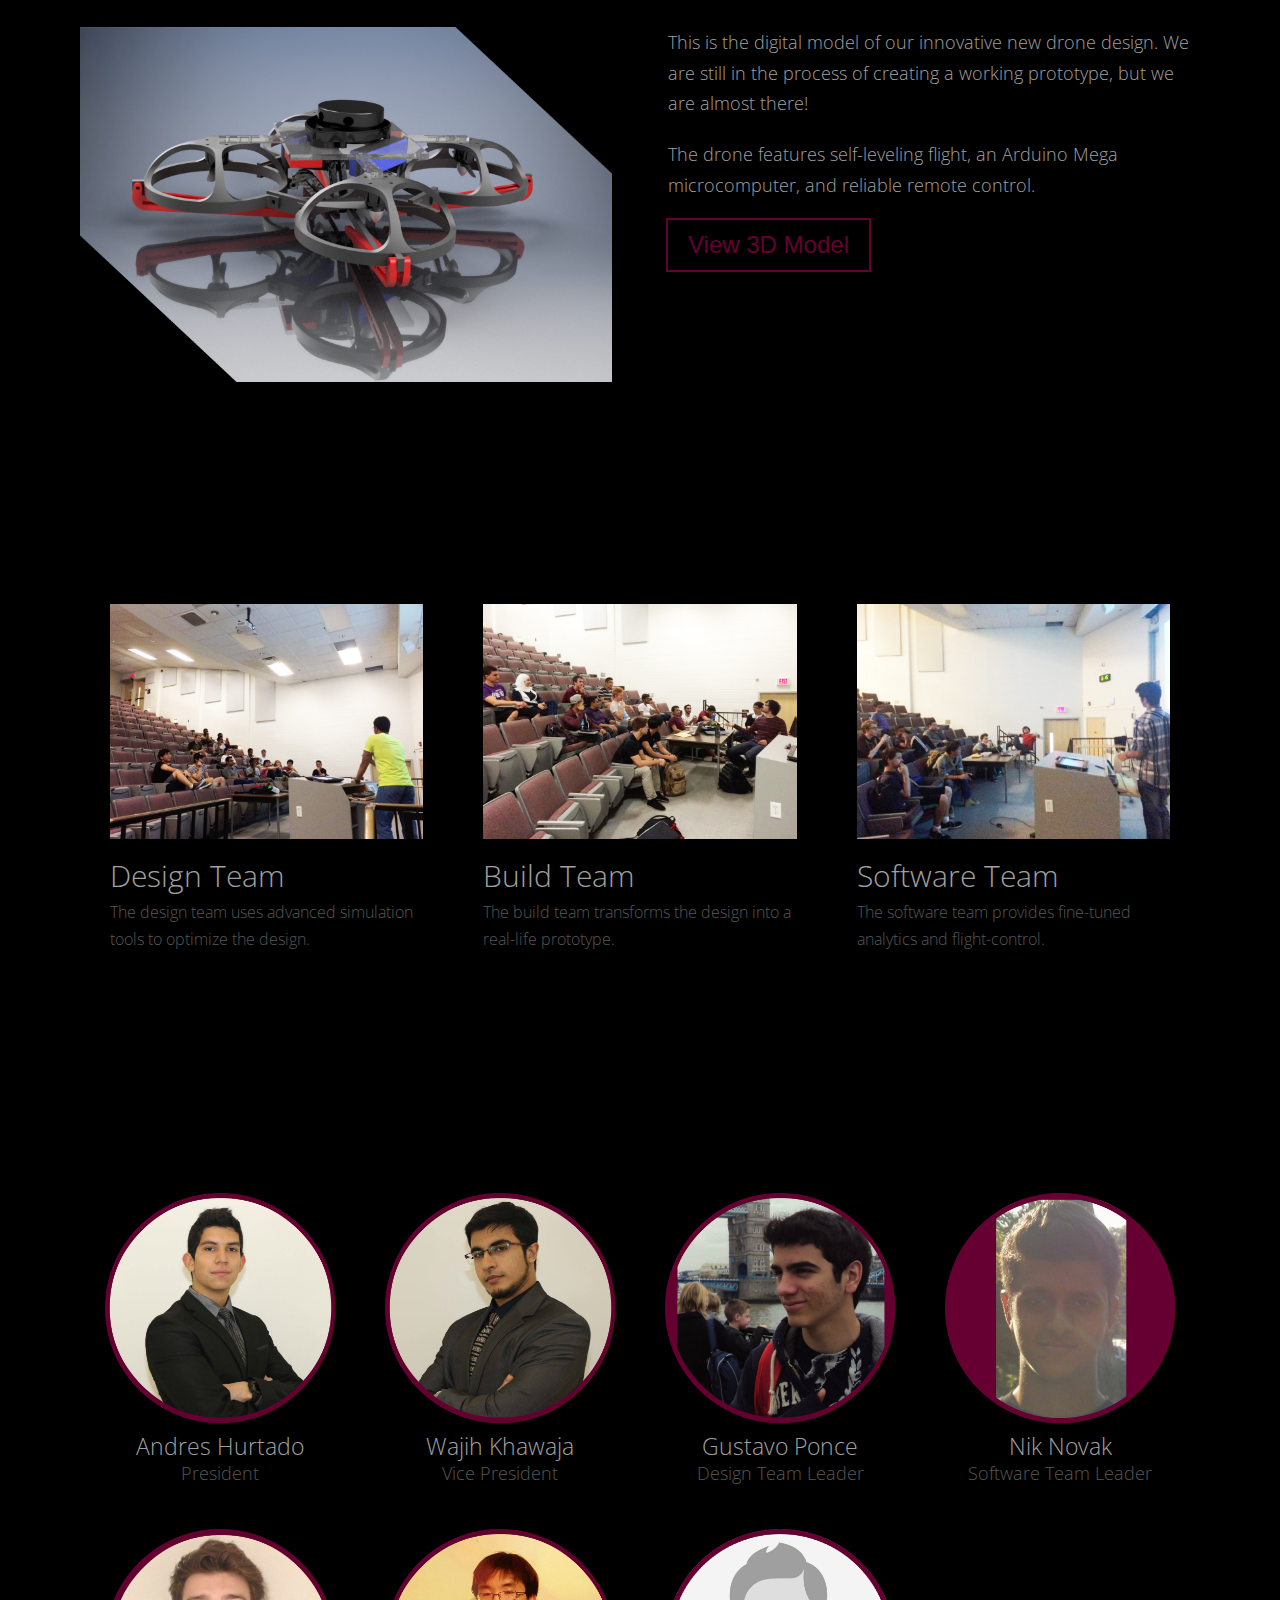
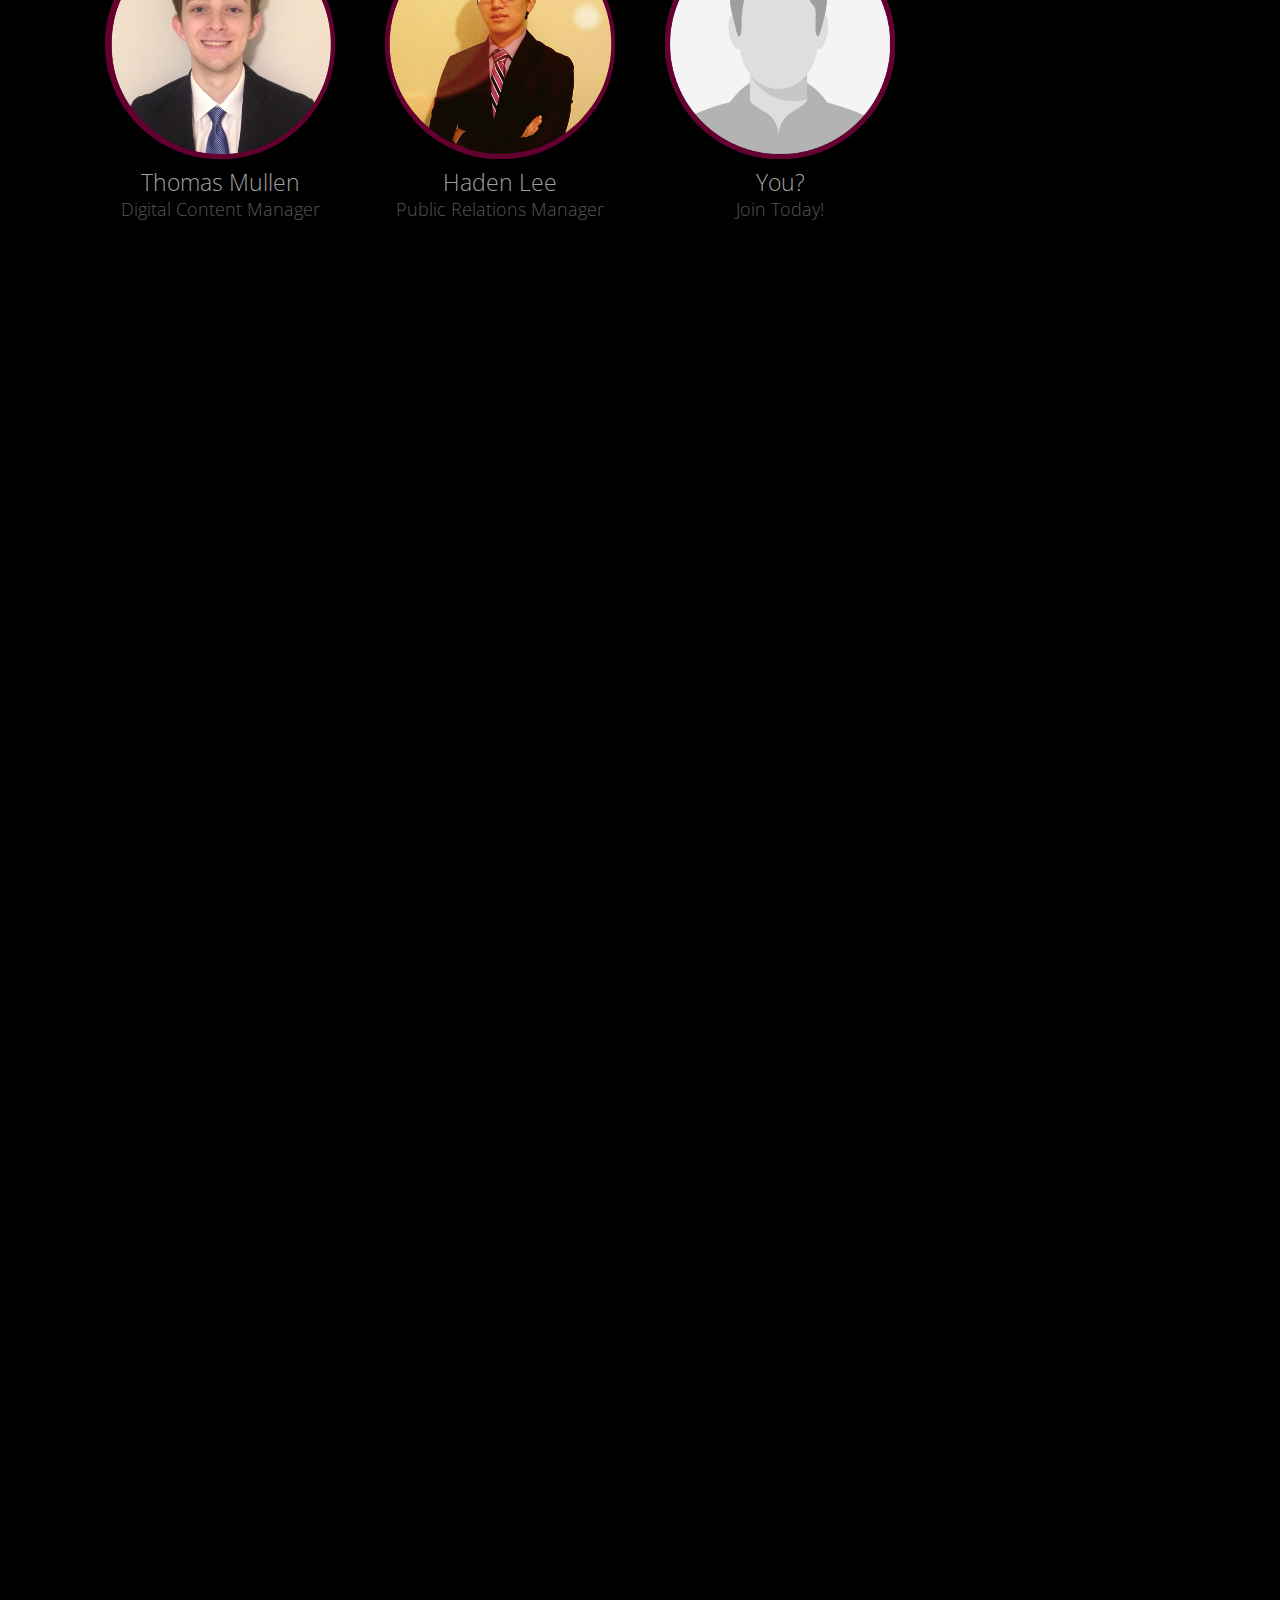
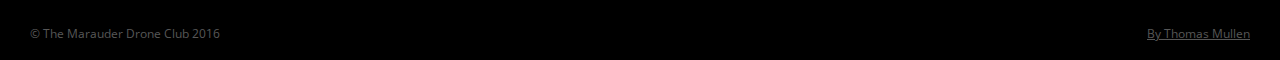
==== commit 220e04f8: "Firefox" ====
--- a/index.html
+++ b/index.html
@@ -222,6 +222,7 @@
             <textarea id="bio" name="user_bio" placeholder="Past experience."></textarea>
             <input type="submit" value="Sign Up" />
         </form>
+        <div class="spacer"></div>
         </div>
     </div>
     <div id="threemodal" class="modal">
--- a/css/style.css
+++ b/css/style.css
@@ -133,6 +133,7 @@
   transition: all .2s;
   display: block;
   margin-bottom: 20px;
+  font-family: 'Open Sans', sans-serif;
 }
 input[type='text']:focus,
 input[type='email']:focus,
@@ -412,8 +413,8 @@
   }
 }
 /* About section */
-.about.section .cta {
-  width: 200px;
+.about.section button.cta {
+  min-width: 200px;
   height: 50px;
   font-size: 24px;
 }
@@ -455,7 +456,7 @@
 }
 .prototype.section .col button {
   margin-left: 5%;
-  width: 200px;
+  min-width: 200px;
   height: 50px;
   font-size: 24px;
 }
@@ -593,6 +594,7 @@
   width: 100%;
 }
 .modal button.close {
+  outline: none;
   width: 30px;
   position: absolute;
   right: 10px;
@@ -600,6 +602,7 @@
   font-size: 30px;
   padding: 0;
   padding-bottom: 4px;
+  border: #660032 solid 2px;
 }
 .modal p {
   margin-right: 30px;
@@ -642,14 +645,14 @@
     width: 90%;
   }
 }
-.modal > :last-child {
-  margin-bottom: 20px;
-}
 .modal .sketchfab-embed-wrapper {
   width: 100%;
 }
 .modal .sketchfab-embed-wrapper iframe {
   width: 100%;
+}
+.modal .spacer {
+  height: 30px;
 }
 .modal-overlay {
   background: black;
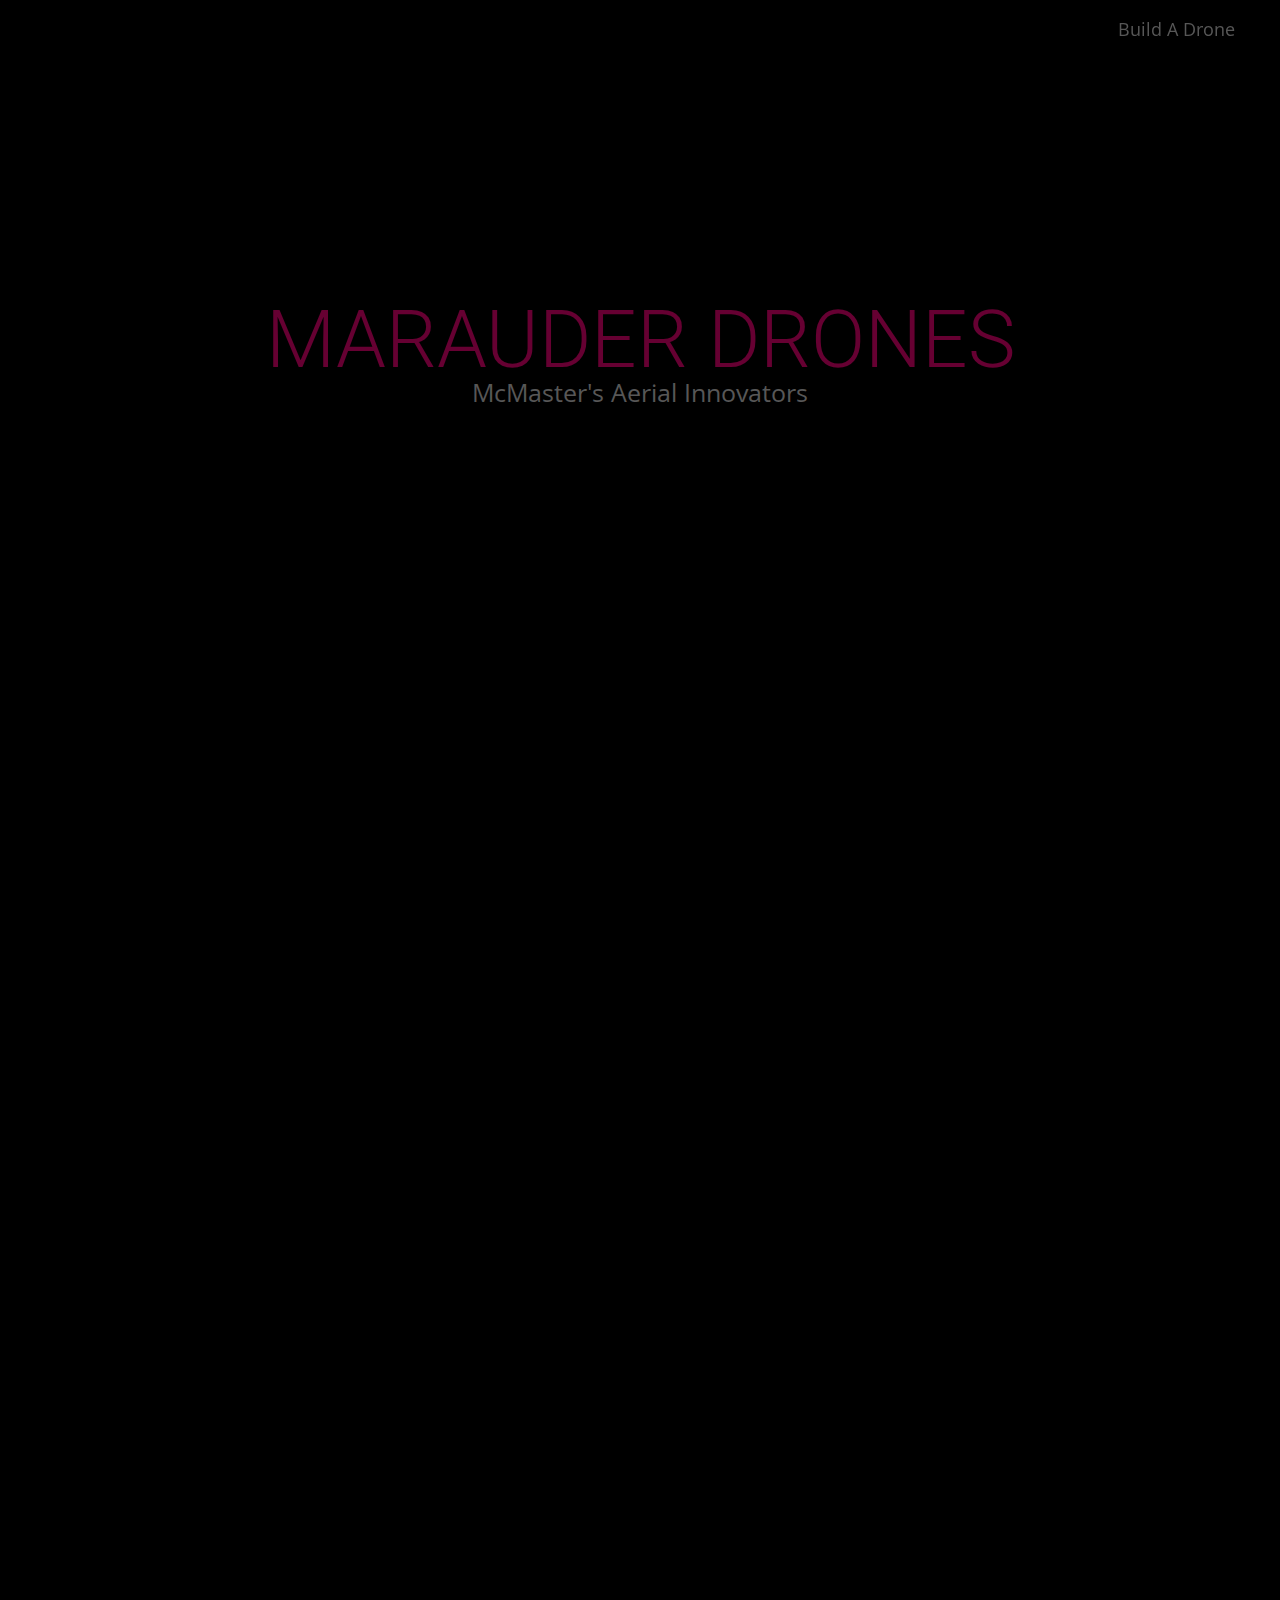
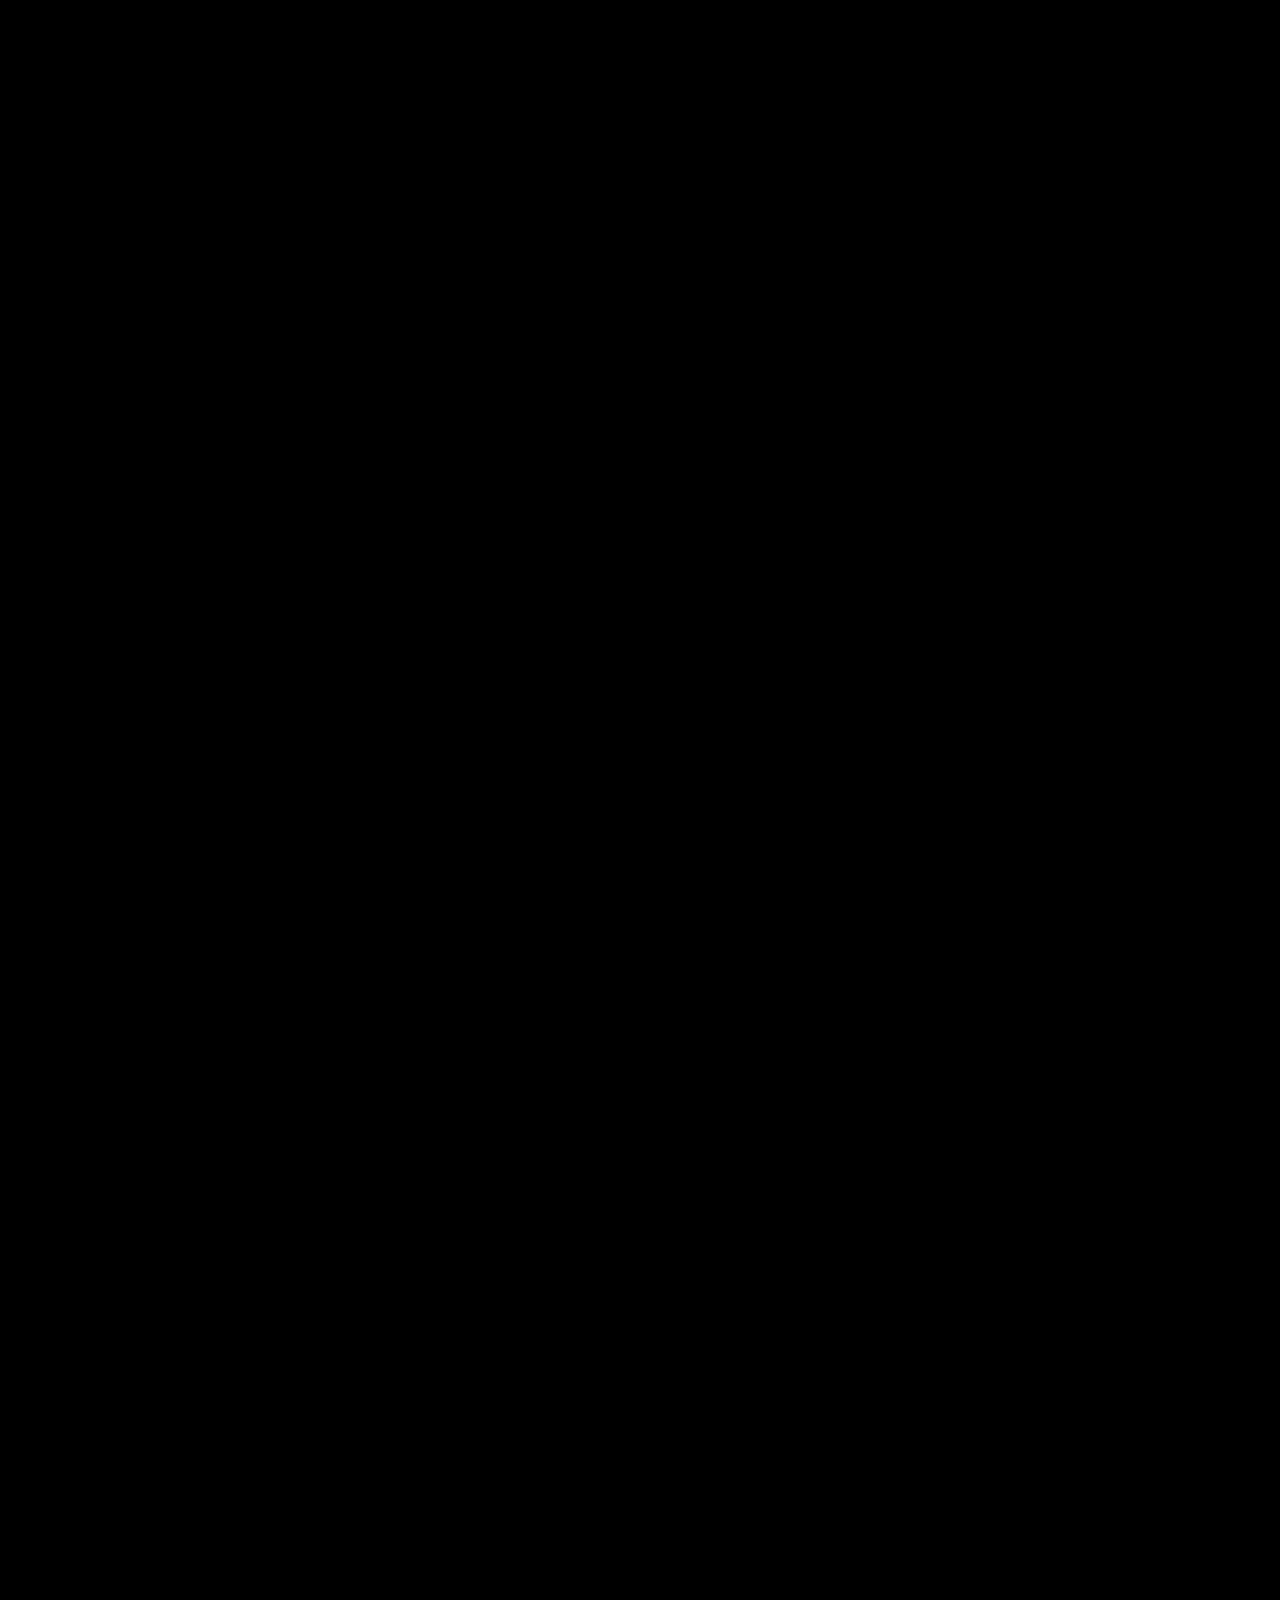
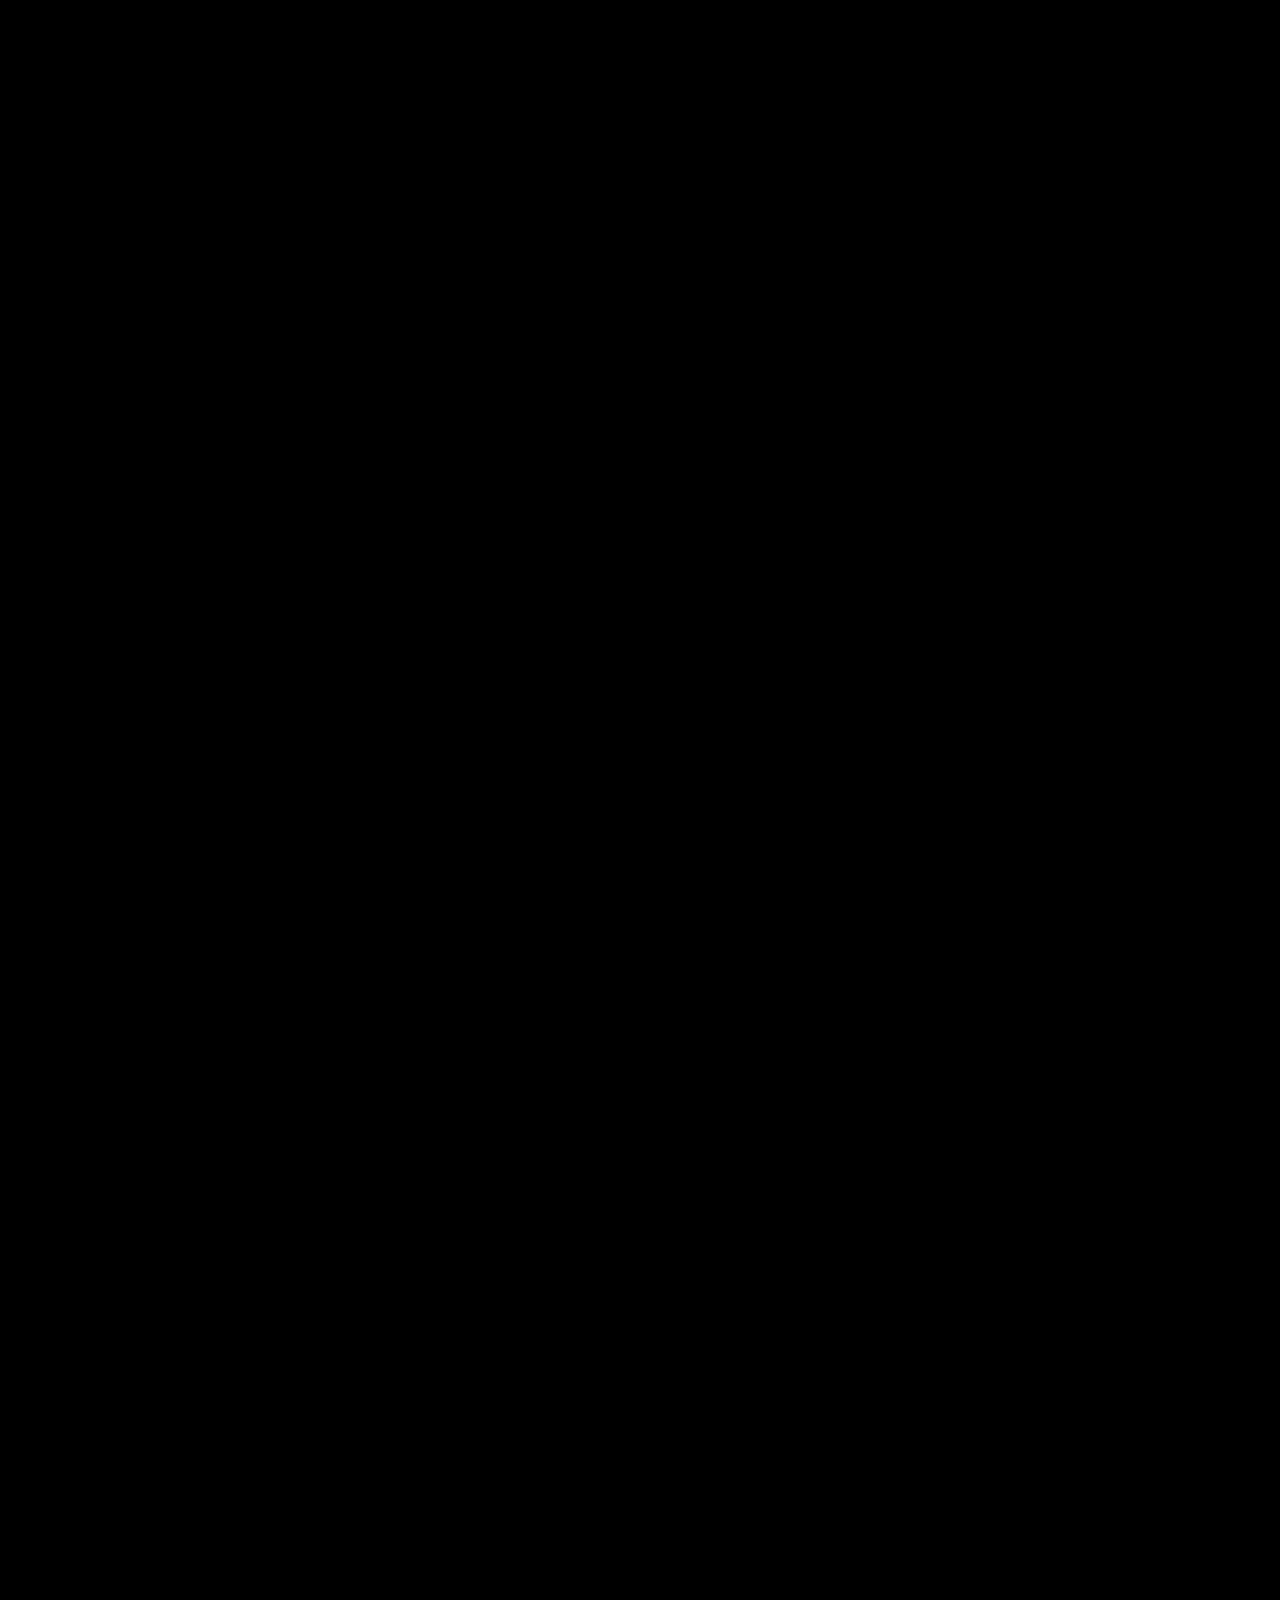
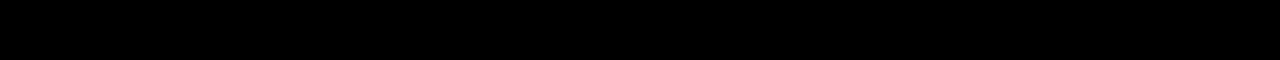
==== commit 9ee5e083: "iOS scroll fix" ====
--- a/index.html
+++ b/index.html
@@ -64,7 +64,7 @@
             <h3 class="pre">Introduction</h3>
             <h3 class="post">WELCOME TO THE CLUB</h3>
         </div>
-        <div class="row md">
+        <div class="row flip-mobile">
             <div class="col">
                 <p>The Marauder Drone Club is a team of McMaster University students who are passionate about designing and constructing quadrotor aircraft.</p>
                 <p>Members conduct research into new technology and work together to build drone prototypes.</p>
@@ -81,7 +81,7 @@
             <h3 class="pre">The Prototype</h3>
             <h3 class="post">OUR QUADCOPTER</h3>
         </div>
-        <div class="row md">
+        <div class="row">
             <div class="col">
                 <img src="img/model.png">
             </div>
@@ -97,7 +97,7 @@
             <h3 class="pre">The Teams</h3>
             <h3 class="post">DIVIDE AND CONQUER</h3>
         </div>
-        <div class="row md">
+        <div class="row">
             <div class="col col-3">
                 <img src="img/teams/design.jpg">
                 <h3>Design Team</h3>
@@ -121,7 +121,7 @@
             <h3 class="pre">The Executives</h3>
             <h3 class="post">MEET OUR LEADS</h3>
         </div>
-        <div class="row sm">
+        <div class="row">
             <div class="col">
                 <img src="img/profiles/andres.png">
                 <h3>Andres Hurtado</h3>
@@ -143,7 +143,7 @@
                 <p>Software Team Leader</p>
             </div>
         </div>
-        <div class="row sm">
+        <div class="row">
             <div class="col">
                 <img src="img/profiles/thomas.png">
                 <h3>Thomas Mullen</h3>
@@ -193,15 +193,15 @@
         <h3>Join The Club</h3>
         <p>Fill out this quick form and you'll be flying with the best of them!</p>
         
-        <form method="post" action="http://formspree.io/themarauderdrones@gmail.com">
-            <input type="hidden" name="_subject" value="New Application to Drone Club!" />
-            <input type="hidden" name="_next" value="thanks.html" />
+        <form method="post" action="https://formspree.io/themarauderdrones@gmail.com">
+            <input class="scrollFix" type="hidden" name="_subject" value="New Application to Drone Club!" />
+            <input class="scrollFix" type="hidden" name="_next" value="thanks.html" />
             <label for="first">First Name</label>
-            <input required type="text" id="first" placeholder="First Name" name="first" />
+            <input class="scrollFix" required type="text" id="first" placeholder="First Name" name="first" />
             <label for="last">Last Name</label>
-            <input required type="text" id="last" name="last" placeholder="Last Name" />
+            <input class="scrollFix" required type="text" id="last" name="last" placeholder="Last Name" />
             <label for="email">Email</label>
-            <input required type="email" id="email" name="_replyto" placeholder="Email" />
+            <input class="scrollFix" required type="email" id="email" name="_replyto" placeholder="Email" />
             <fieldset>
                 <legend>Preferred Teams</legend>
                 <label class="checkbox">
@@ -219,7 +219,7 @@
             </fieldset>
 
             <label for="bio">Past Experience <i>- Optional</i></label>
-            <textarea id="bio" name="user_bio" placeholder="Past experience."></textarea>
+            <textarea class="scrollFix" id="bio" name="user_bio" placeholder="Past experience."></textarea>
             <input type="submit" value="Sign Up" />
         </form>
         <div class="spacer"></div>
--- a/css/style.css
+++ b/css/style.css
@@ -29,6 +29,12 @@
   font-family: 'Open Sans', sans-serif;
   width: 100%;
   overflow-x: hidden;
+}
+@media only screen and (min-width : 480px) {
+  html,
+  body {
+    height: 100% !important;
+  }
 }
 h1 {
   font-family: 'Roboto', sans-serif;
@@ -81,6 +87,7 @@
   outline: solid 2px #660032;
   cursor: pointer;
   transition: all .3s;
+  -webkit-appearance: none;
 }
 button:hover,
 input[type="submit"]:hover {
@@ -222,9 +229,16 @@
   width: 100%;
   position: relative;
 }
+.row.flip-mobile {
+  display: flex;
+  -webkit-flex-flow: column-reverse;
+  flex-flow: column-reverse;
+}
 @media only screen and (min-width : 768px) {
   .row {
     display: flex;
+    -webkit-flex-flow: row !important;
+    flex-flow: row !important;
   }
 }
 .col {
@@ -428,6 +442,7 @@
 }
 .about.section .col p {
   width: 95%;
+  max-width: 900px;
   margin-right: 5%;
   text-align: left;
 }
@@ -451,6 +466,7 @@
 }
 .prototype.section .col p {
   width: 95%;
+  max-width: 900px;
   margin-left: 5%;
   text-align: left;
 }
@@ -509,6 +525,7 @@
 }
 .exec.section .row .col img {
   width: 60%;
+  max-width: 400px;
 }
 @media only screen and (min-width : 768px) {
   .exec.section .row .col img {
@@ -557,6 +574,13 @@
     column-count: 3;
   }
 }
+@media only screen and (min-width : 1400px) {
+  .gallery.section .gallery {
+    -moz-column-count: 4;
+    -webkit-column-count: 4;
+    column-count: 4;
+  }
+}
 /* Footer section */
 .footer {
   margin: 0 30px 20px 30px;
@@ -568,11 +592,23 @@
 }
 .footer span.copy,
 .footer span a.copy {
-  float: left;
+  display: block;
+}
+@media only screen and (min-width : 480px) {
+  .footer span.copy,
+  .footer span a.copy {
+    float: left;
+  }
 }
 .footer span.creator,
 .footer span a.creator {
-  float: right;
+  display: block;
+}
+@media only screen and (min-width : 480px) {
+  .footer span.creator,
+  .footer span a.creator {
+    float: right;
+  }
 }
 /* Modal */
 .cta {
@@ -593,16 +629,32 @@
   right: 0;
   width: 100%;
 }
+@media only screen and (min-width : 768px) {
+  .modal {
+    top: 8%;
+    left: 20%;
+    width: 60%;
+  }
+}
 .modal button.close {
   outline: none;
-  width: 30px;
-  position: absolute;
+  width: 50px;
+  height: 50px;
+  position: fixed;
   right: 10px;
   top: 10px;
-  font-size: 30px;
+  font-size: 50px;
   padding: 0;
   padding-bottom: 4px;
   border: #660032 solid 2px;
+}
+@media only screen and (min-width : 768px) {
+  .modal button.close {
+    width: 30px;
+    height: 30px;
+    font-size: 30px;
+    position: absolute;
+  }
 }
 .modal p {
   margin-right: 30px;
@@ -618,20 +670,14 @@
     right: 40px;
   }
 }
-@media only screen and (min-width : 768px) {
-  .modal {
-    top: 8%;
-    left: 20%;
-    width: 60%;
-  }
-}
-@media only screen and (min-width : 1400px) {
-  .modal {
-    bottom: auto;
-  }
-}
 .modal label.checkbox {
   max-width: 26%;
+  font-size: 14px;
+}
+@media only screen and (min-width : 480px) {
+  .modal label.checkbox {
+    font-size: 16px;
+  }
 }
 .modal input[type="text"],
 .modal input[type="email"],
@@ -650,9 +696,15 @@
 }
 .modal .sketchfab-embed-wrapper iframe {
   width: 100%;
+  max-height: 300px;
+}
+@media only screen and (min-width : 480px) {
+  .modal .sketchfab-embed-wrapper iframe {
+    max-height: 400px;
+  }
 }
 .modal .spacer {
-  height: 30px;
+  height: 28px;
 }
 .modal-overlay {
   background: black;
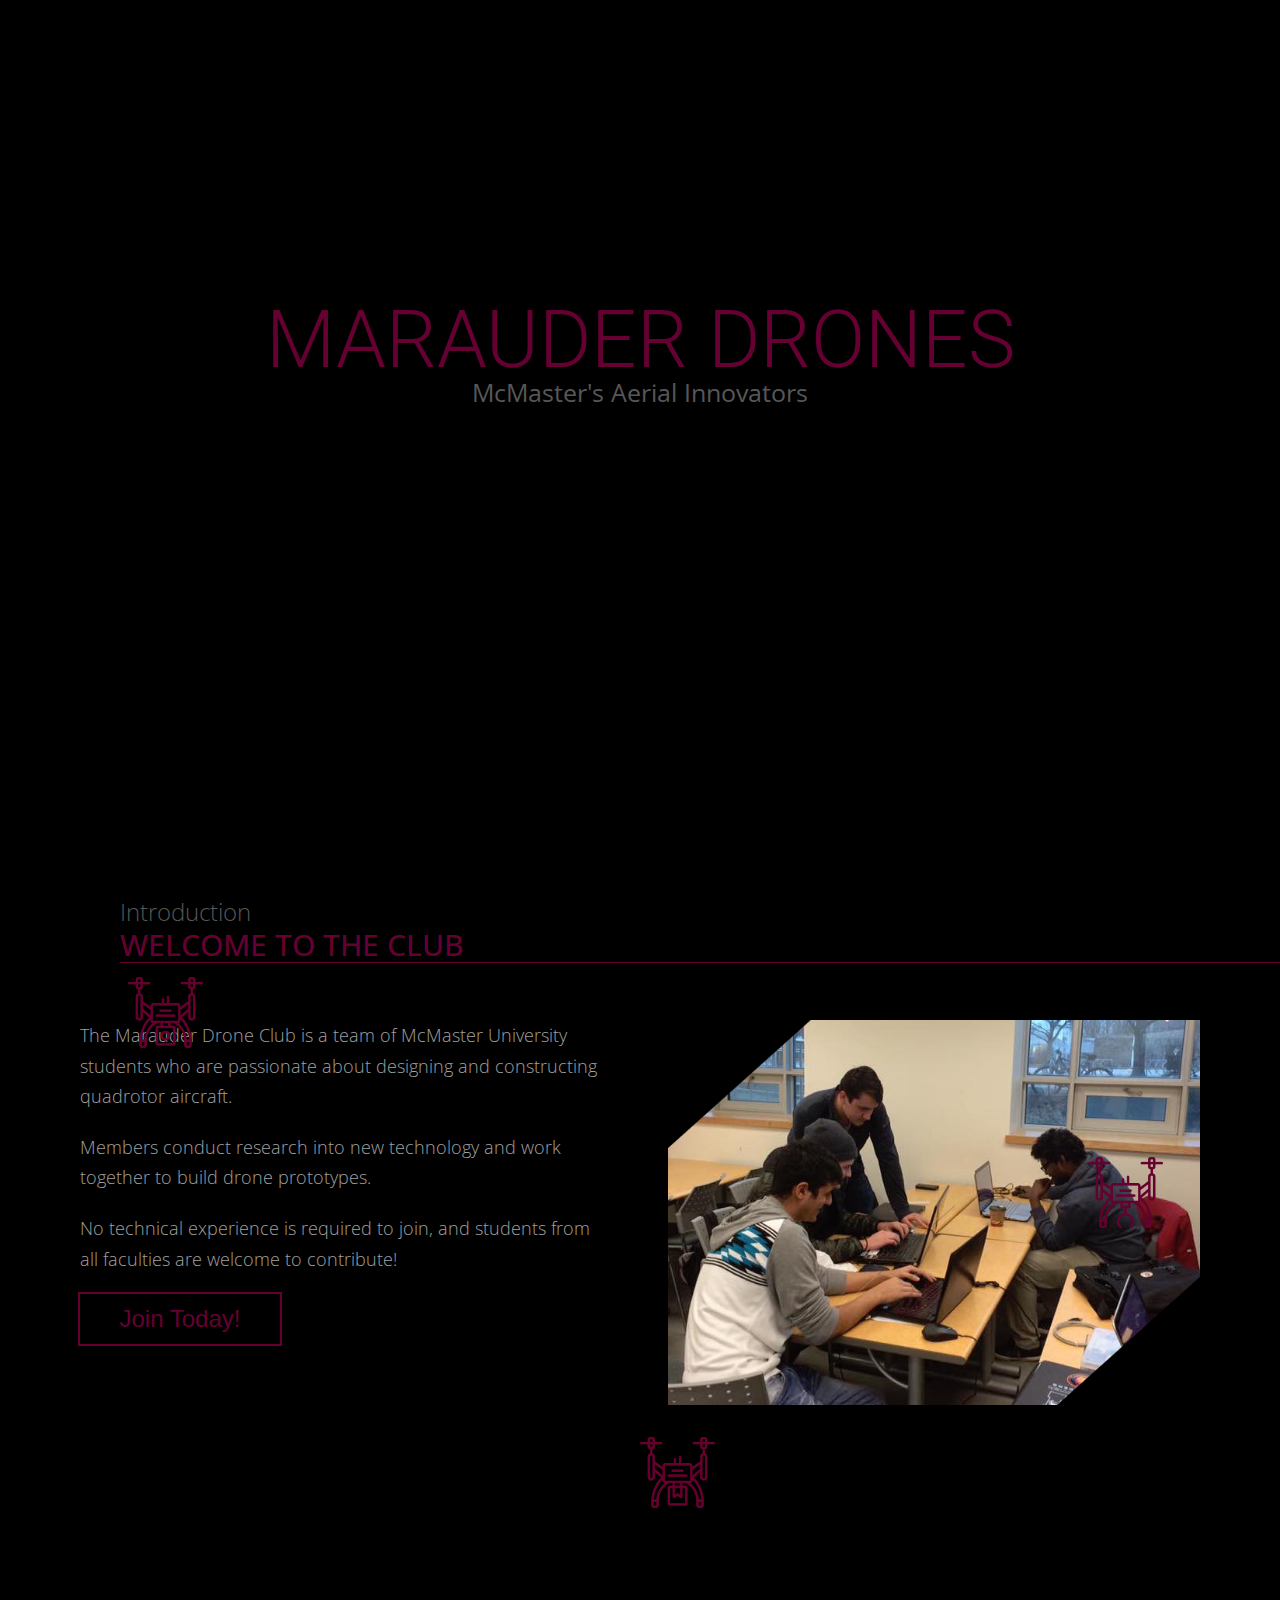
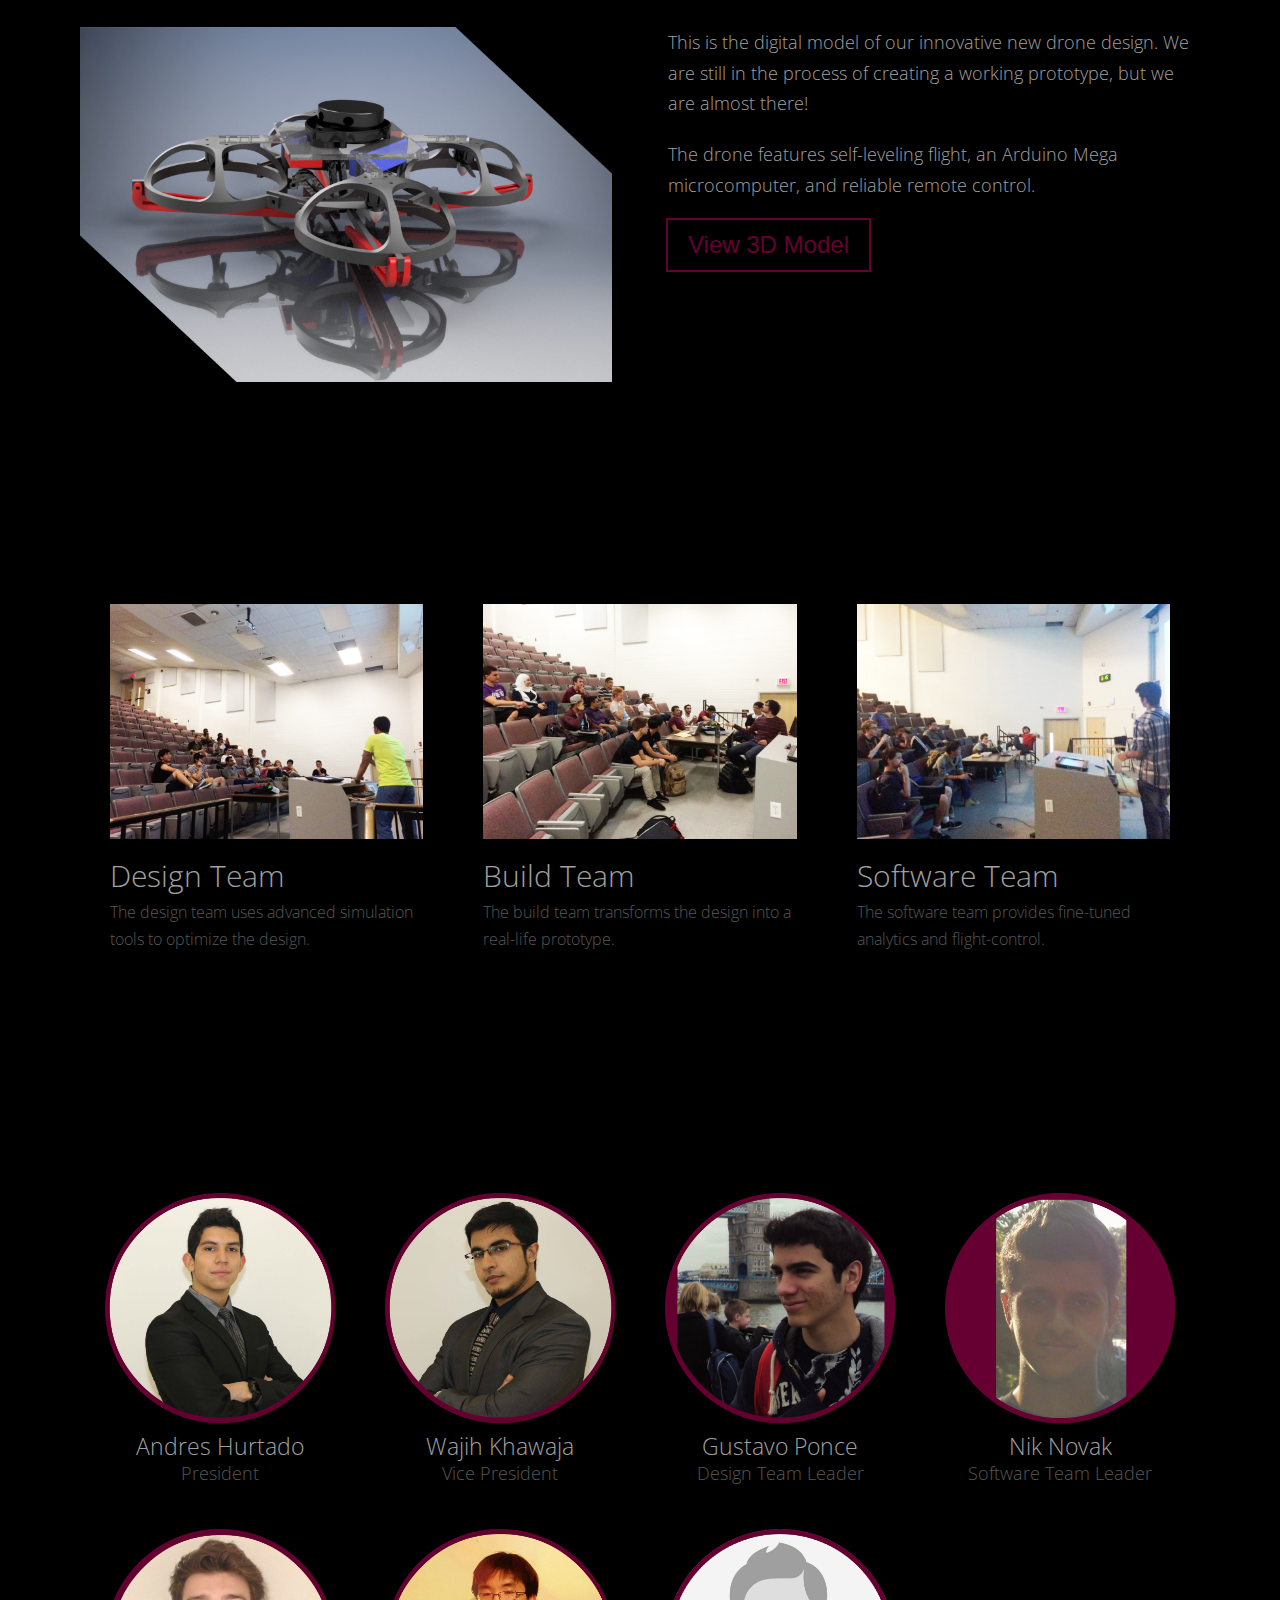
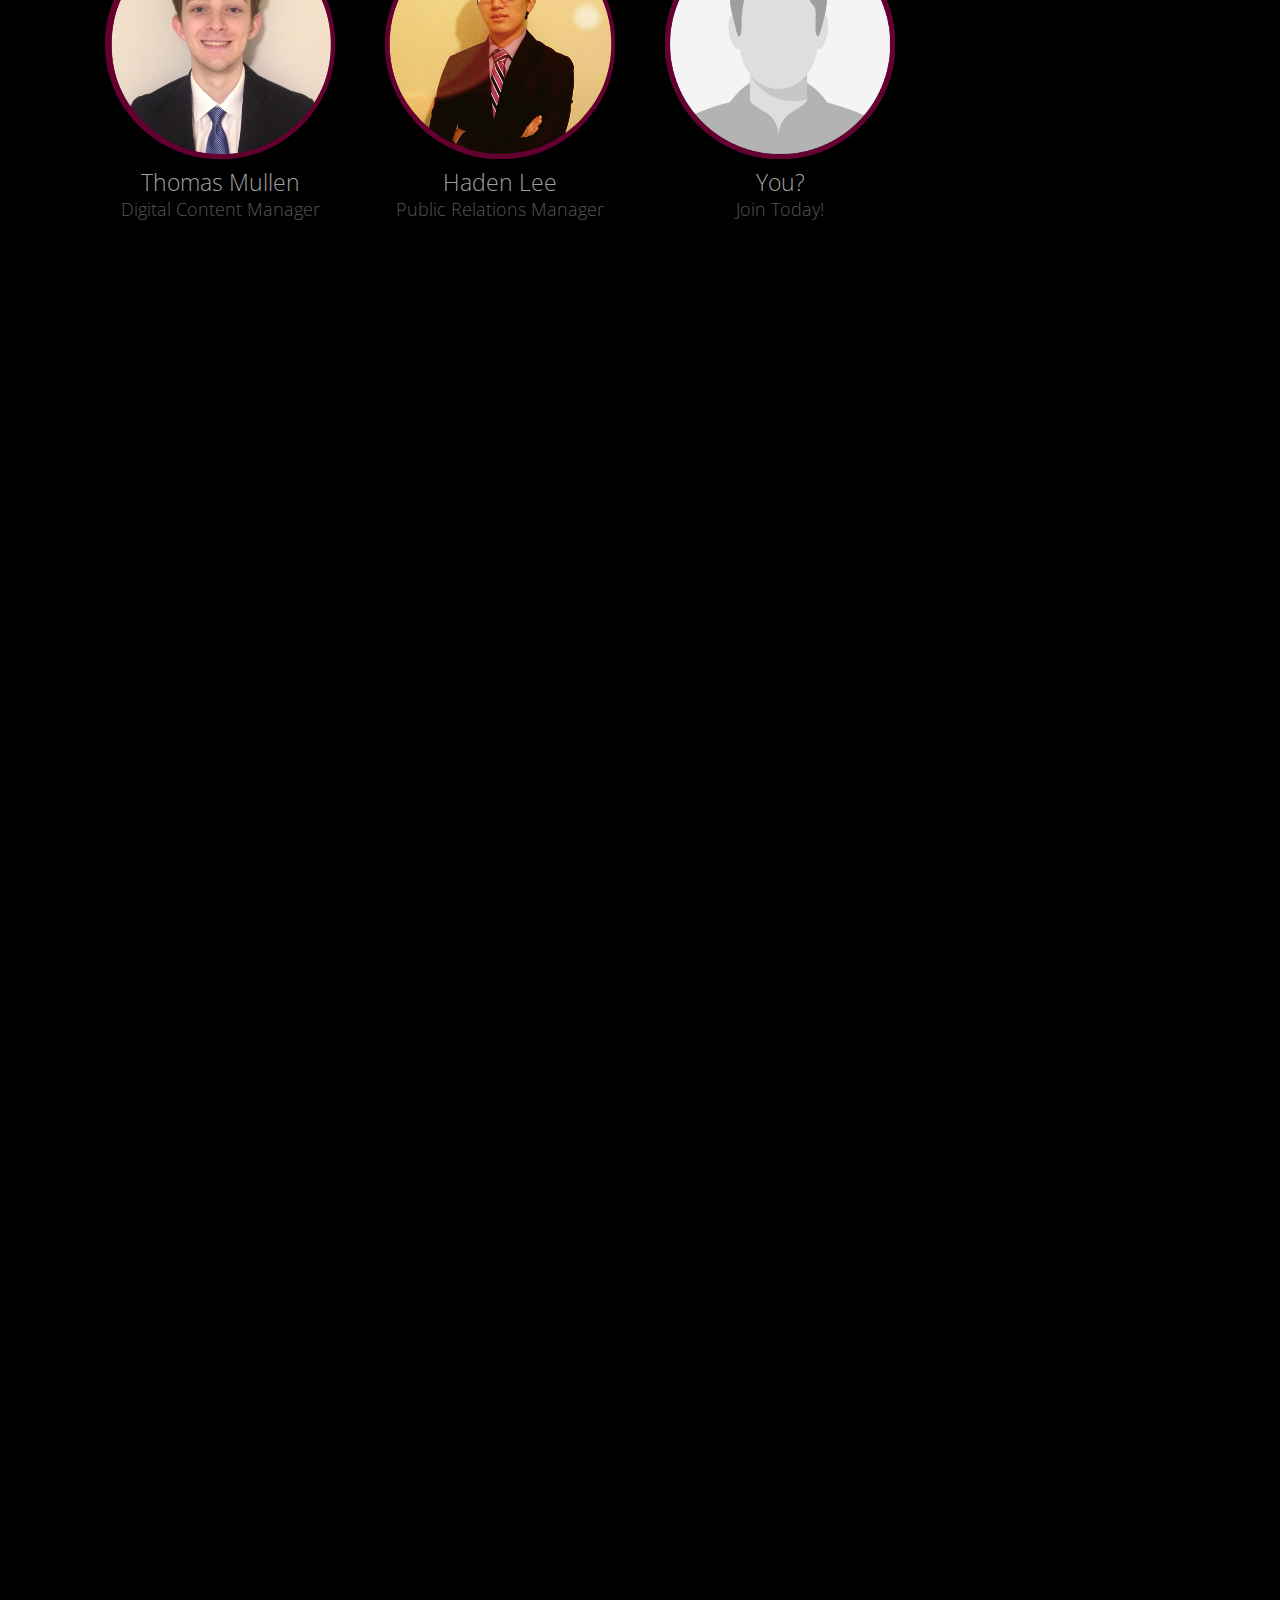
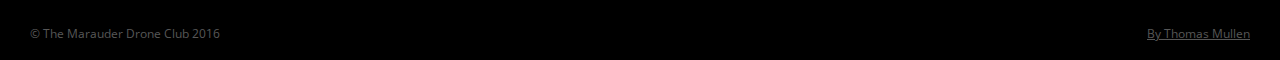
==== commit 21b1e86b: "remove navbar" ====
--- a/index.html
+++ b/index.html
@@ -32,11 +32,6 @@
 </head>
 
 <body>
-    <ul class="navbar">
-        <li class="nav cta">
-            Build A Drone
-        </li>
-    </ul>
     <div class="intro">
         <div class="drones">
             <a href="#gallery" class="drone-wrapper a">
--- a/css/style.css
+++ b/css/style.css
@@ -29,12 +29,6 @@
   font-family: 'Open Sans', sans-serif;
   width: 100%;
   overflow-x: hidden;
-}
-@media only screen and (min-width : 480px) {
-  html,
-  body {
-    height: 100% !important;
-  }
 }
 h1 {
   font-family: 'Roboto', sans-serif;
@@ -94,12 +88,6 @@
   color: #a0a0a0;
   background: #660032;
 }
-button:active,
-input[type="submit"]:active,
-button:focus,
-input[type="submit"]:focus {
-  outline: solid 2px #660032;
-}
 label.checkbox {
   background: #000;
   color: #660032;
@@ -244,32 +232,6 @@
 .col {
   width: 100%;
   margin-bottom: 20px;
-}
-/* Navbar */
-.navbar {
-  position: fixed;
-  left: 0;
-  top: 0;
-  width: 100%;
-  height: 150px;
-  z-index: 1000;
-  background: #18181a;
-  background: -webkit-linear-gradient(#000000, transparent);
-  background: linear-gradient(#000000, transparent);
-  pointer-events: none;
-}
-.navbar .nav {
-  color: #575757;
-  display: inline-block;
-  float: right;
-  font-size: 18px;
-  margin: 20px 45px;
-  cursor: pointer;
-  transition: color .2s linear;
-  pointer-events: all;
-}
-.navbar .nav:hover {
-  color: #a0a0a0;
 }
 /* Intro section */
 .intro {
@@ -647,6 +609,7 @@
   padding: 0;
   padding-bottom: 4px;
   border: #660032 solid 2px;
+  z-index: 99999999;
 }
 @media only screen and (min-width : 768px) {
   .modal button.close {
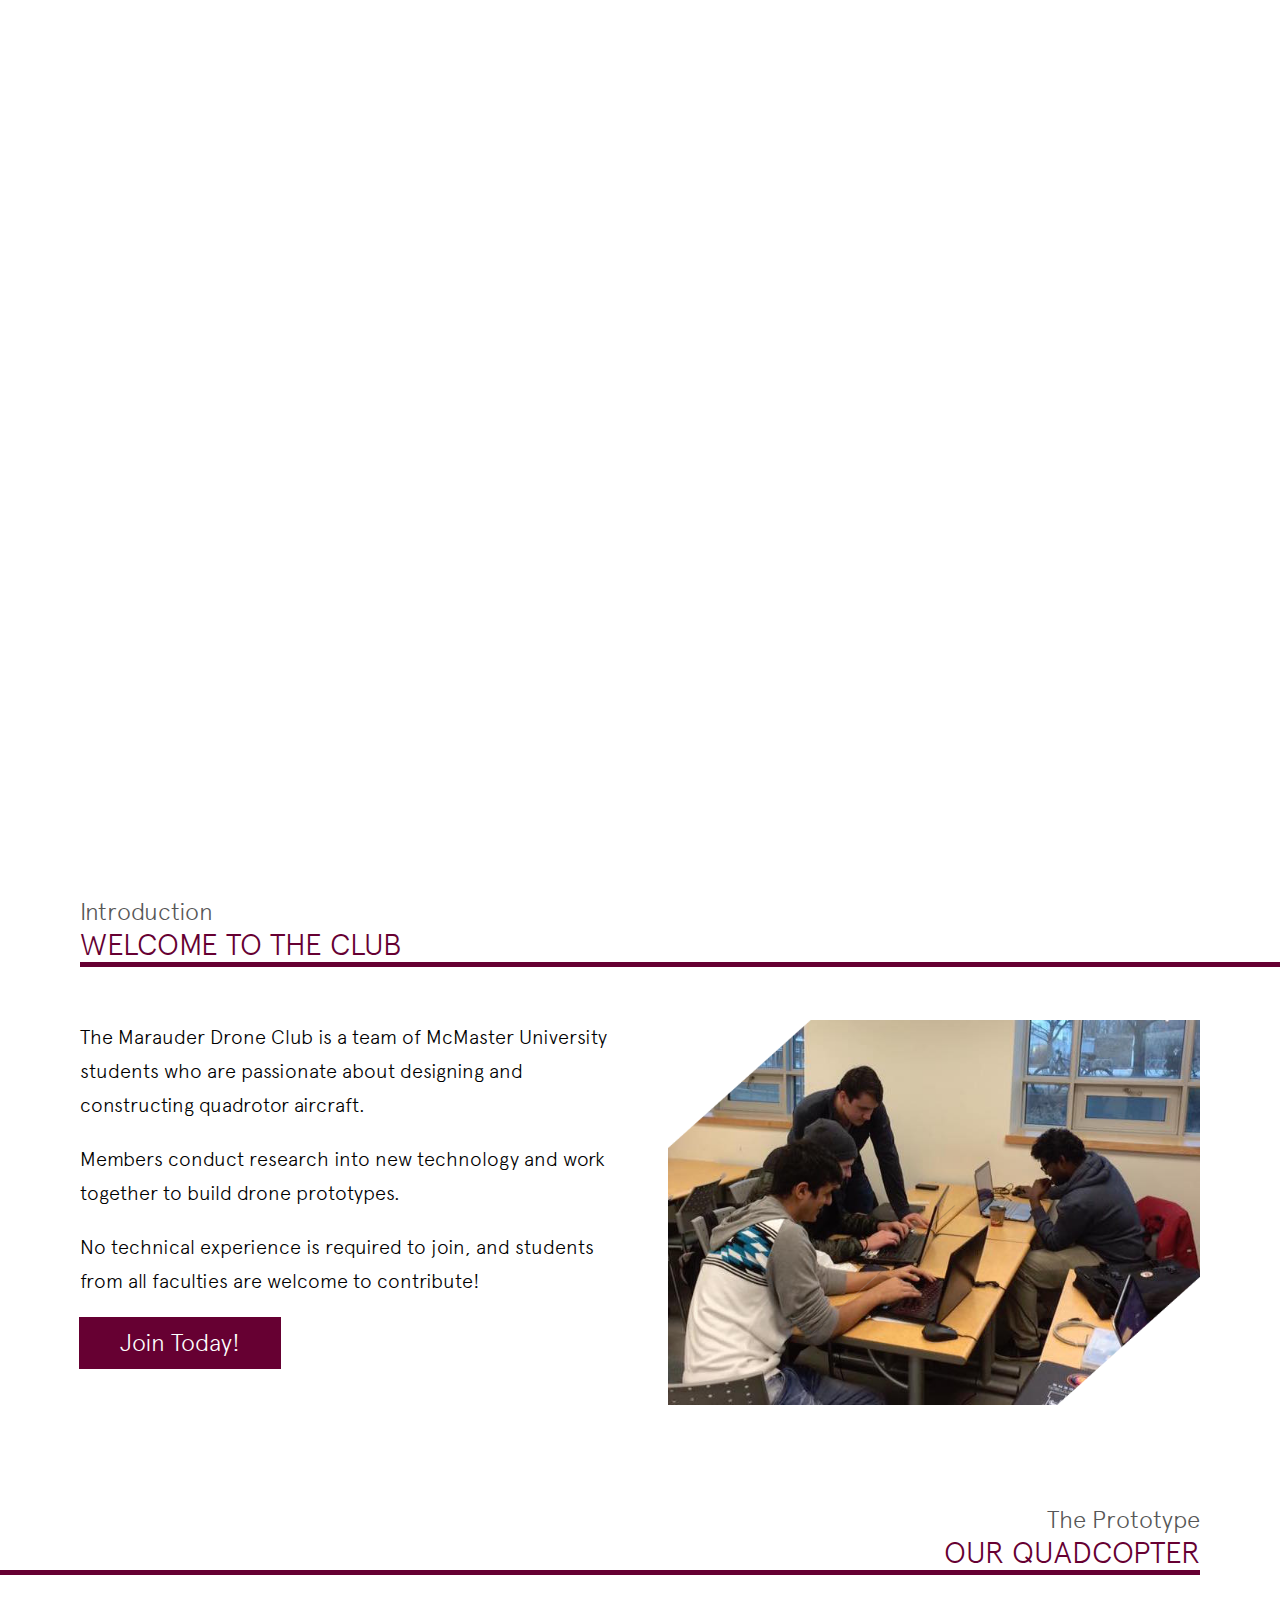
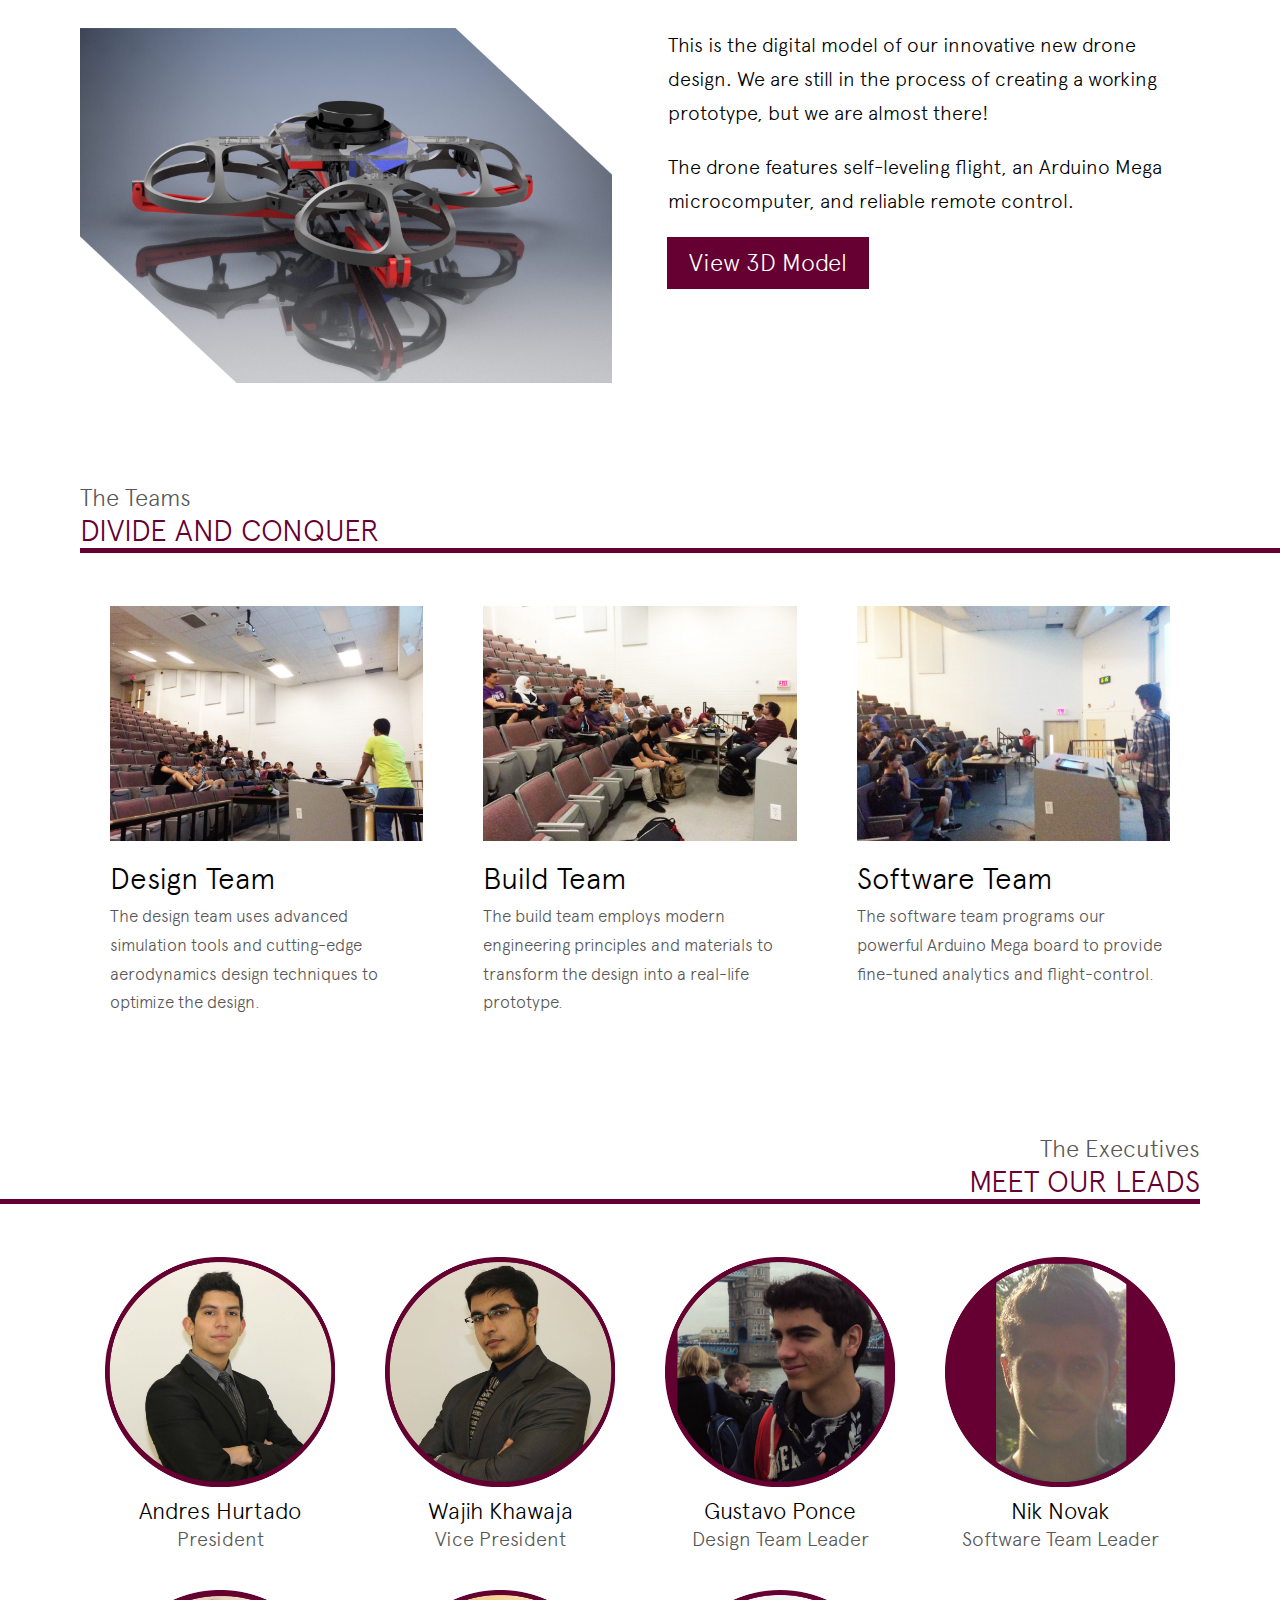
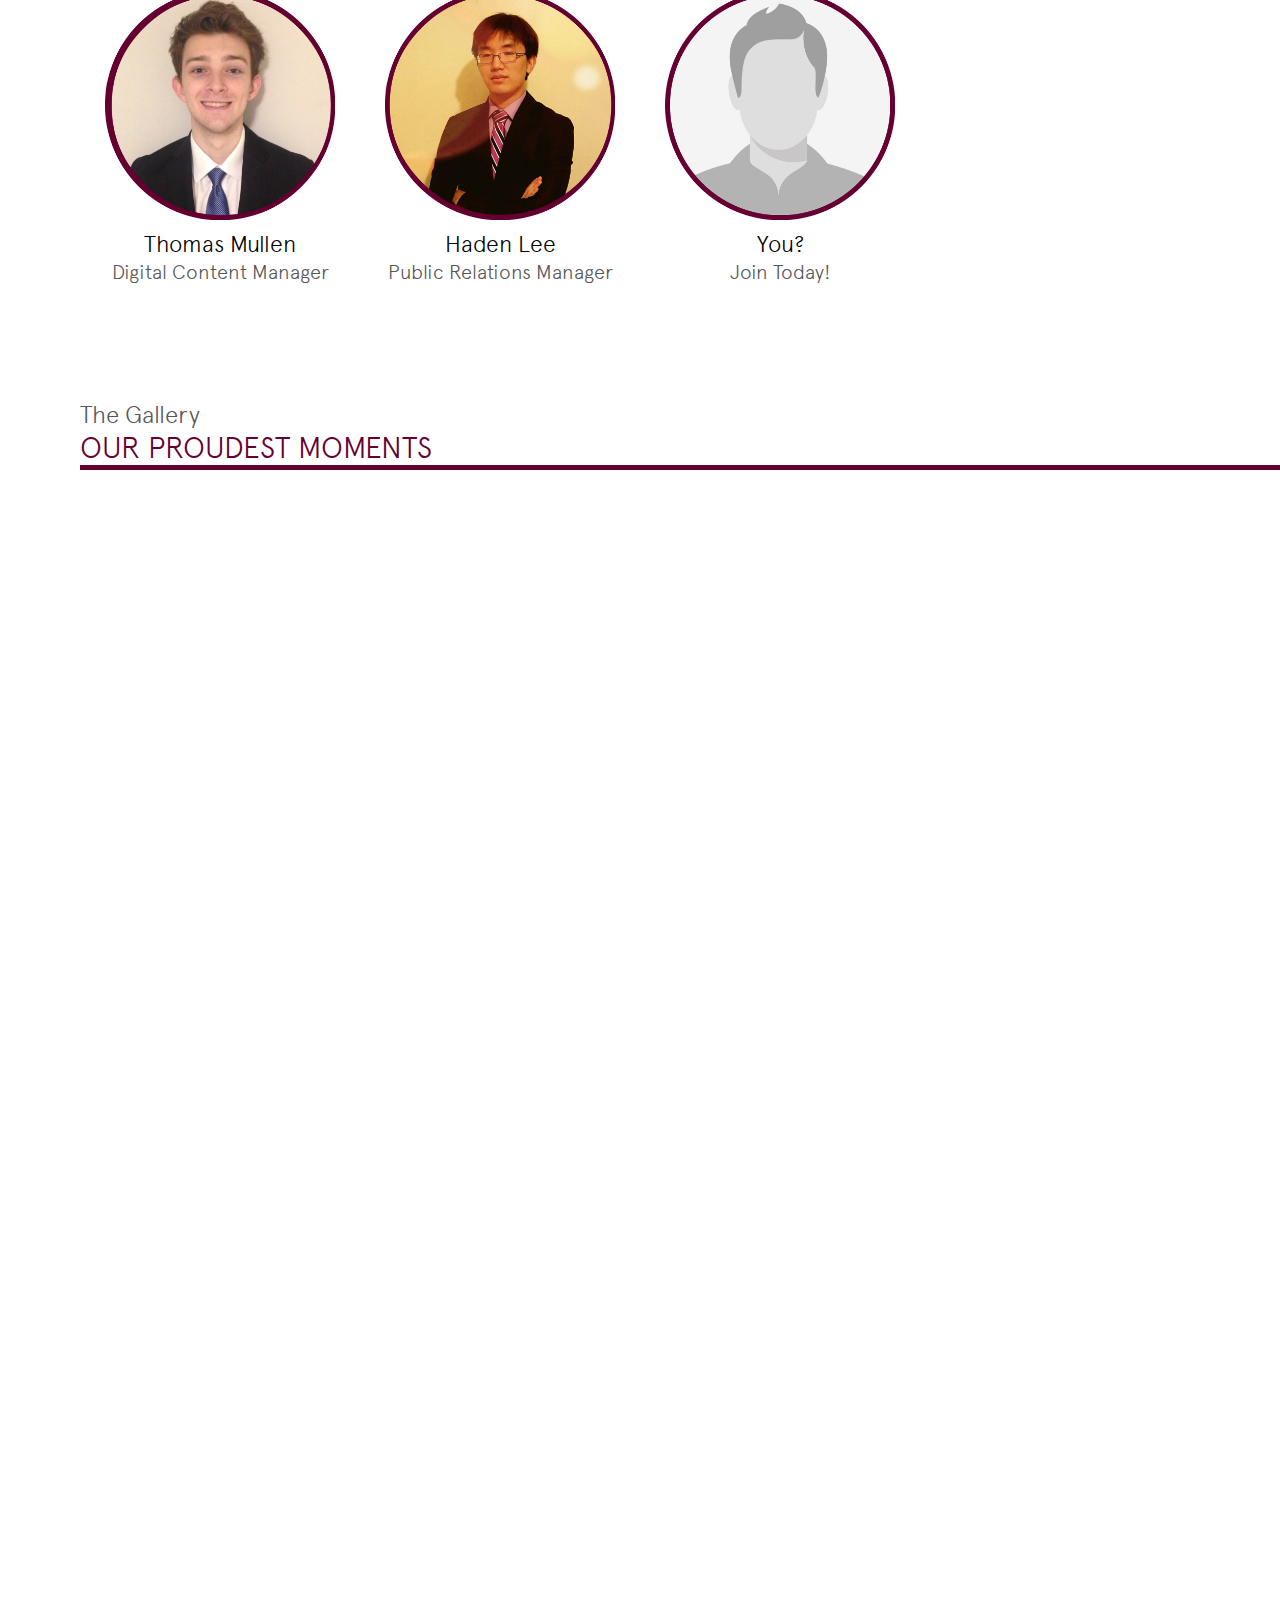
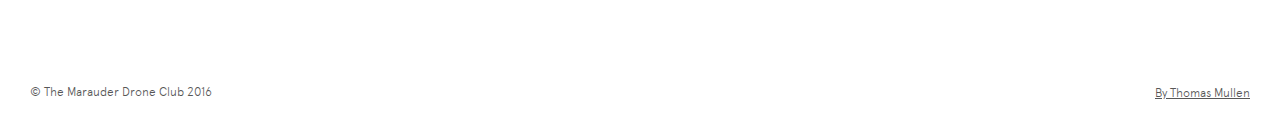
==== commit 1ba71449: "re-enable form" ====
--- a/index.html
+++ b/index.html
@@ -96,17 +96,17 @@
             <div class="col col-3">
                 <img src="img/teams/design.jpg">
                 <h3>Design Team</h3>
-                <p>The design team uses advanced simulation tools to optimize the design.</p>
+                <p>The design team uses advanced simulation tools and cutting-edge aerodynamics design techniques to optimize the design.</p>
             </div>
             <div class="col col-3">
                 <img src="img/teams/build.jpg">
                 <h3>Build Team</h3>
-                <p>The build team transforms the design into a real-life prototype.</p>
+                <p>The build team employs modern engineering principles and materials to transform the design into a real-life prototype.</p>
             </div>
             <div class="col col-3">
                 <img src="img/teams/software.jpg">
                 <h3>Software Team</h3>
-                <p>The software team provides fine-tuned analytics and flight-control.</p>
+                <p>The software team programs our powerful Arduino Mega board to provide fine-tuned analytics and flight-control.</p>
             </div>
         </div>
     </div>
@@ -191,10 +191,11 @@
         <form method="post" action="https://formspree.io/themarauderdrones@gmail.com">
             <input class="scrollFix" type="hidden" name="_subject" value="New Application to Drone Club!" />
             <input class="scrollFix" type="hidden" name="_next" value="thanks.html" />
-            <label for="first">First Name</label>
-            <input class="scrollFix" required type="text" id="first" placeholder="First Name" name="first" />
-            <label for="last">Last Name</label>
-            <input class="scrollFix" required type="text" id="last" name="last" placeholder="Last Name" />
+            <fieldset class="name">
+                <legend>Name</legend>
+                <input class="scrollFix half" required type="text" id="first" placeholder="First Name" name="first" />
+                <input class="scrollFix half" required type="text" id="last" name="last" placeholder="Last Name" />
+            </fieldset>
             <label for="email">Email</label>
             <input class="scrollFix" required type="email" id="email" name="_replyto" placeholder="Email" />
             <fieldset>
@@ -223,12 +224,12 @@
     <div id="threemodal" class="modal">
         <button class="close">&#215;</button>
         <div class="modal-content">
-        <h3>3D Model</h3>
-        <p>Explore a 3D modal of our prototype.</p>
-        
-        <div class="sketchfab-embed-wrapper">
-
-        </div>
+            <h3>3D Model</h3>
+            <p>Explore a 3D modal of our prototype.</p>
+
+            <div class="sketchfab-embed-wrapper">
+
+            </div>
         </div>
     </div>
     <div class="modal-overlay"></div>
--- a/css/style.css
+++ b/css/style.css
@@ -1,22 +1,31 @@
 /* Generated by less 2.5.1 */
 /* General Styles */
+/* Font */
+@font-face {
+  font-family: ApercuBold;
+  src: url(apercuBold.woff2), format('woff2'), url(apercuLight.ttf), format('truetype'), url(apercuLight.otf), format('opentype');
+}
+@font-face {
+  font-family: ApercuLight;
+  src: url(apercuLight.woff2), format('woff2'), url(apercuLight.ttf), format('truetype'), url(apercuLight.otf), format('opentype');
+}
 /* Custom scrollbars */
 ::-webkit-scrollbar {
-  background-color: #000;
+  background-color: #fff;
   width: 6px;
   height: 6px;
 }
 ::-webkit-scrollbar-track {
-  background-color: #000;
+  background-color: #fff;
 }
 ::-webkit-scrollbar-track-piece {
-  background-color: #000;
+  background-color: #fff;
 }
 ::-webkit-scrollbar-thumb {
-  background-color: #575757;
+  background-color: #660032;
 }
 ::-webkit-scrollbar-corner {
-  background-color: #000;
+  background-color: #660032;
 }
 /* Media queries */
 /* Extra Small Devices, Phones */
@@ -25,13 +34,13 @@
 /* Large Devices, Wide Screens */
 html,
 body {
-  background: #000;
-  font-family: 'Open Sans', sans-serif;
+  background: #fff;
+  font-family: 'ApercuLight';
   width: 100%;
   overflow-x: hidden;
 }
 h1 {
-  font-family: 'Roboto', sans-serif;
+  font-family: 'ApercuBold';
   font-size: 58px;
   font-weight: 300;
   color: #660032;
@@ -49,7 +58,7 @@
 h3 {
   font-weight: 300;
   font-size: 30px;
-  color: #a0a0a0;
+  color: #000;
 }
 h3.pre {
   color: #575757;
@@ -59,37 +68,17 @@
 h3.post {
   padding-bottom: 2px;
   color: #660032;
-  border-bottom: solid #660032 1px;
+  border-bottom: solid #660032 5px;
   font-weight: 500;
-}
-p {
-  font-weight: 300;
+  font-family: ApercuBold;
 }
 .anchor {
   position: absolute;
   top: -100px;
   pointer-events: none;
 }
-button,
-input[type="submit"] {
-  background: #000;
-  color: #660032;
-  height: 30px;
-  font-size: 18px;
-  line-height: 0;
-  padding: 20px;
-  outline: solid 2px #660032;
-  cursor: pointer;
-  transition: all .3s;
-  -webkit-appearance: none;
-}
-button:hover,
-input[type="submit"]:hover {
-  color: #a0a0a0;
-  background: #660032;
-}
 label.checkbox {
-  background: #000;
+  background: #fff;
   color: #660032;
   height: 40px;
   font-size: 18px;
@@ -98,21 +87,27 @@
   width: 110px;
   text-align: center;
   cursor: pointer;
+  -webkit-touch-callout: none;
+  -webkit-user-select: none;
+  -khtml-user-select: none;
+  -moz-user-select: none;
+  -ms-user-select: none;
+  user-select: none;
 }
 label.checkbox:hover {
-  color: #a0a0a0;
+  color: #fff;
   background: #660032;
 }
 label.checkbox div {
   width: 100%;
   height: 100%;
-  outline: solid 2px #660032;
+  outline: solid 1px #660032;
   transition: all .2s;
 }
 label.checkbox input[type="checkbox"]:checked ~ div {
-  color: #660032;
-  background: #a0a0a0;
-  outline: solid 2px #660032;
+  color: #fff;
+  background: #4ABF19;
+  outline: solid 1px #fff;
 }
 label.checkbox input[type="checkbox"] {
   display: none;
@@ -120,9 +115,9 @@
 input[type='text'],
 input[type='email'],
 textarea {
-  background: #000;
-  border: 2px solid #660032;
-  color: #a0a0a0;
+  background: #efefef;
+  border-bottom: 2px solid #660032;
+  color: #000;
   font-size: 16px;
   padding: 10px;
   transition: all .2s;
@@ -130,11 +125,6 @@
   margin-bottom: 20px;
   font-family: 'Open Sans', sans-serif;
 }
-input[type='text']:focus,
-input[type='email']:focus,
-textarea:focus {
-  border: 2px solid #575757;
-}
 input[type='text']::-webkit-input-placeholder,
 input[type='email']::-webkit-input-placeholder,
 textarea::-webkit-input-placeholder {
@@ -156,12 +146,40 @@
   /* Internet Explorer 10-11 */
   color: #575757;
 }
+input[type='text']:focus::-webkit-input-placeholder,
+input[type='email']:focus::-webkit-input-placeholder,
+textarea:focus::-webkit-input-placeholder {
+  color: #660032;
+}
+input[type='text']:focus:-moz-placeholder,
+input[type='email']:focus:-moz-placeholder,
+textarea:focus:-moz-placeholder {
+  color: #660032;
+}
+input[type='text']:focus::-moz-placeholder,
+input[type='email']:focus::-moz-placeholder,
+textarea:focus::-moz-placeholder {
+  color: #660032;
+}
+input[type='text']:focus:-ms-input-placeholder,
+input[type='email']:focus:-ms-input-placeholder,
+textarea:focus:-ms-input-placeholder {
+  /* Internet Explorer 10-11 */
+  color: #660032;
+}
+input[type='text']:focus,
+input[type='email']:focus,
+textarea:focus {
+  border-bottom: 2px solid #575757;
+  background: #660032;
+  color: #fff;
+}
 fieldset {
   margin-bottom: 25px;
 }
 label,
 legend {
-  color: #a0a0a0;
+  color: #000;
   font-size: 16px;
   display: block;
   margin-bottom: 8px;
@@ -172,8 +190,8 @@
 }
 p,
 a {
-  color: #a0a0a0;
-  font-size: 18px;
+  color: #000;
+  font-size: 20px;
   line-height: 1.7em;
   margin-bottom: 20px;
 }
@@ -200,7 +218,7 @@
 }
 @media only screen and (min-width : 768px) {
   .section .header.left {
-    left: 120px;
+    left: 80px;
   }
 }
 .section .header.right {
@@ -210,8 +228,41 @@
 }
 @media only screen and (min-width : 768px) {
   .section .header.right {
-    right: 120px;
-  }
+    right: 80px;
+  }
+}
+button,
+input[type="submit"],
+.button {
+  background: #660032;
+  color: #fff;
+  height: 30px;
+  font-size: 18px;
+  line-height: 0;
+  padding: 20px;
+  outline: solid 1px #660032;
+  cursor: pointer;
+  transition: all .3s;
+  -webkit-appearance: none;
+  font-family: ApercuLight;
+  -webkit-touch-callout: none;
+  -webkit-user-select: none;
+  -khtml-user-select: none;
+  -moz-user-select: none;
+  -ms-user-select: none;
+  user-select: none;
+}
+button:hover,
+input[type="submit"]:hover,
+.button:hover {
+  color: #660032;
+  background: #fff;
+  outline: solid 1px #660032;
+}
+.button {
+  padding-top: 7px;
+  padding-bottom: 9px;
+  text-decoration: none;
 }
 .row {
   width: 100%;
@@ -266,7 +317,6 @@
   left: 0;
   right: 0;
   z-index: 99;
-  background: black;
   opacity: 0;
   transition: opacity 1s;
 }
@@ -340,7 +390,7 @@
     transform: translateY(180px);
   }
 }
-@media only screen and (min-width : 1400px) {
+@media only screen and (min-width : 1500px) {
   .intro .drones .drone-wrapper.b {
     transform: translateY(230px);
   }
@@ -404,7 +454,6 @@
 }
 .about.section .col p {
   width: 95%;
-  max-width: 900px;
   margin-right: 5%;
   text-align: left;
 }
@@ -428,7 +477,6 @@
 }
 .prototype.section .col p {
   width: 95%;
-  max-width: 900px;
   margin-left: 5%;
   text-align: left;
 }
@@ -448,6 +496,10 @@
   }
 }
 /* Team section */
+.team.section .row {
+  padding: 0;
+  width: 100%;
+}
 .team.section .row .col {
   padding: 0;
   margin-bottom: 20px;
@@ -462,13 +514,17 @@
   margin-bottom: 8px;
 }
 .team.section .row p {
-  font-size: 16px;
+  font-size: 17px;
   color: #575757;
 }
 .team.section .row img {
   width: 100%;
 }
 /* Exec section */
+.exec.section .row {
+  padding: 0;
+  width: 100%;
+}
 .exec.section .row .col {
   padding: 0;
   text-align: center;
@@ -497,9 +553,11 @@
 .exec.section .row .col h3 {
   margin-top: 10px;
   font-size: 23px;
+  margin-bottom: 5px;
 }
 .exec.section .row .col p {
   color: #575757;
+  line-height: 22px;
 }
 /* Gallery section */
 .gallery.section {
@@ -516,6 +574,13 @@
   column-count: 1;
   column-gap: 0px;
 }
+@media only screen and (min-width : 1500px) {
+  .gallery.section .gallery {
+    width: 80%;
+    padding-left: 10%;
+    padding-right: 10%;
+  }
+}
 .gallery.section .gallery img {
   /* Just in case there are inline attributes */
   width: 100% !important;
@@ -536,7 +601,7 @@
     column-count: 3;
   }
 }
-@media only screen and (min-width : 1400px) {
+@media only screen and (min-width : 1500px) {
   .gallery.section .gallery {
     -moz-column-count: 4;
     -webkit-column-count: 4;
@@ -578,7 +643,7 @@
 }
 .modal {
   position: fixed;
-  background: #000;
+  background: #fff;
   outline: #660032 3px solid;
   z-index: 9999999;
   display: none;
@@ -615,7 +680,8 @@
   .modal button.close {
     width: 30px;
     height: 30px;
-    font-size: 30px;
+    font-size: 33px;
+    padding: 0;
     position: absolute;
   }
 }
@@ -627,11 +693,8 @@
   position: absolute;
   top: 40px;
   left: 40px;
-}
-@media only screen and (min-width : 768px) {
-  .modal .modal-content {
-    right: 40px;
-  }
+  bottom: 40px;
+  right: 40px;
 }
 .modal label.checkbox {
   max-width: 26%;
@@ -645,26 +708,22 @@
 .modal input[type="text"],
 .modal input[type="email"],
 .modal textarea {
-  width: 75%;
-}
-@media only screen and (min-width : 768px) {
-  .modal input[type="text"],
-  .modal input[type="email"],
-  .modal textarea {
-    width: 90%;
-  }
+  width: 85%;
+}
+.modal input {
+  max-width: 320px;
+}
+.modal fieldset.name {
+  margin-bottom: 0;
 }
 .modal .sketchfab-embed-wrapper {
   width: 100%;
+  height: 80%;
 }
 .modal .sketchfab-embed-wrapper iframe {
   width: 100%;
-  max-height: 300px;
-}
-@media only screen and (min-width : 480px) {
-  .modal .sketchfab-embed-wrapper iframe {
-    max-height: 400px;
-  }
+  height: 100%;
+  max-height: none;
 }
 .modal .spacer {
   height: 28px;
